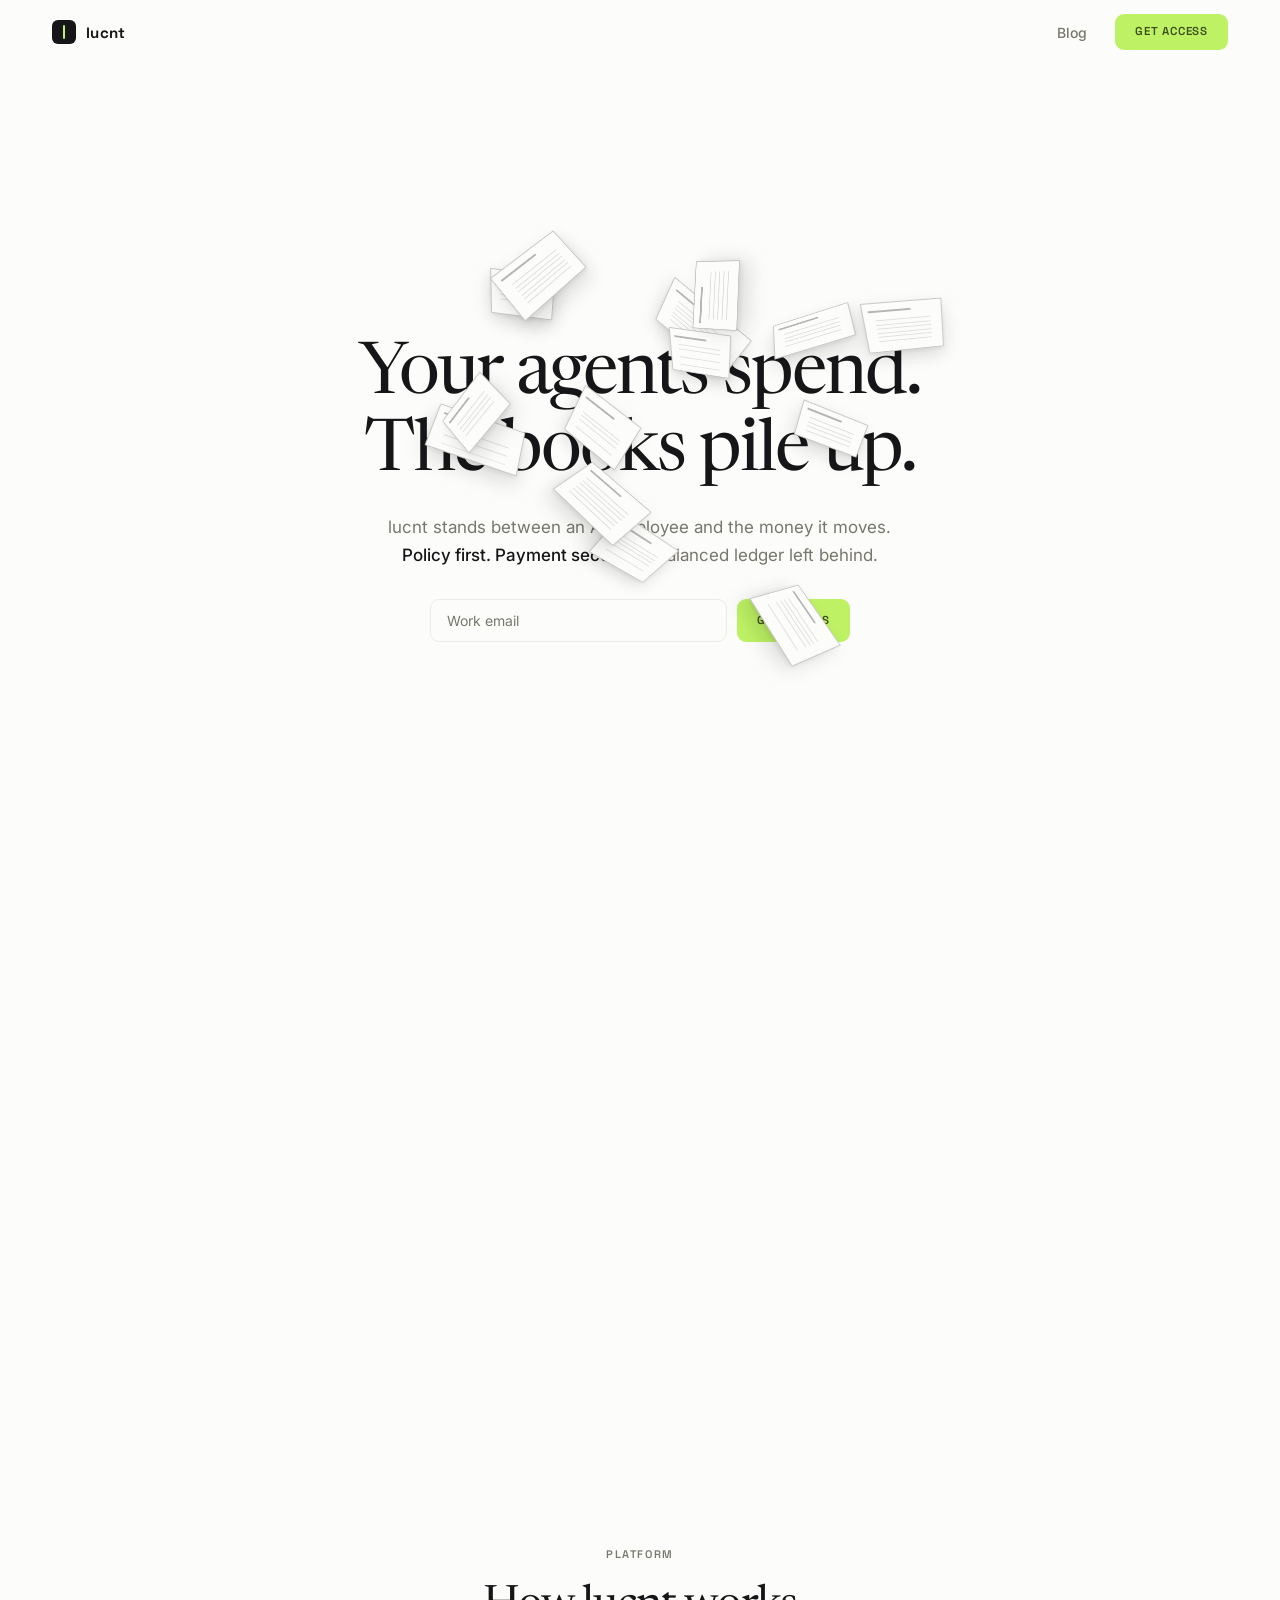
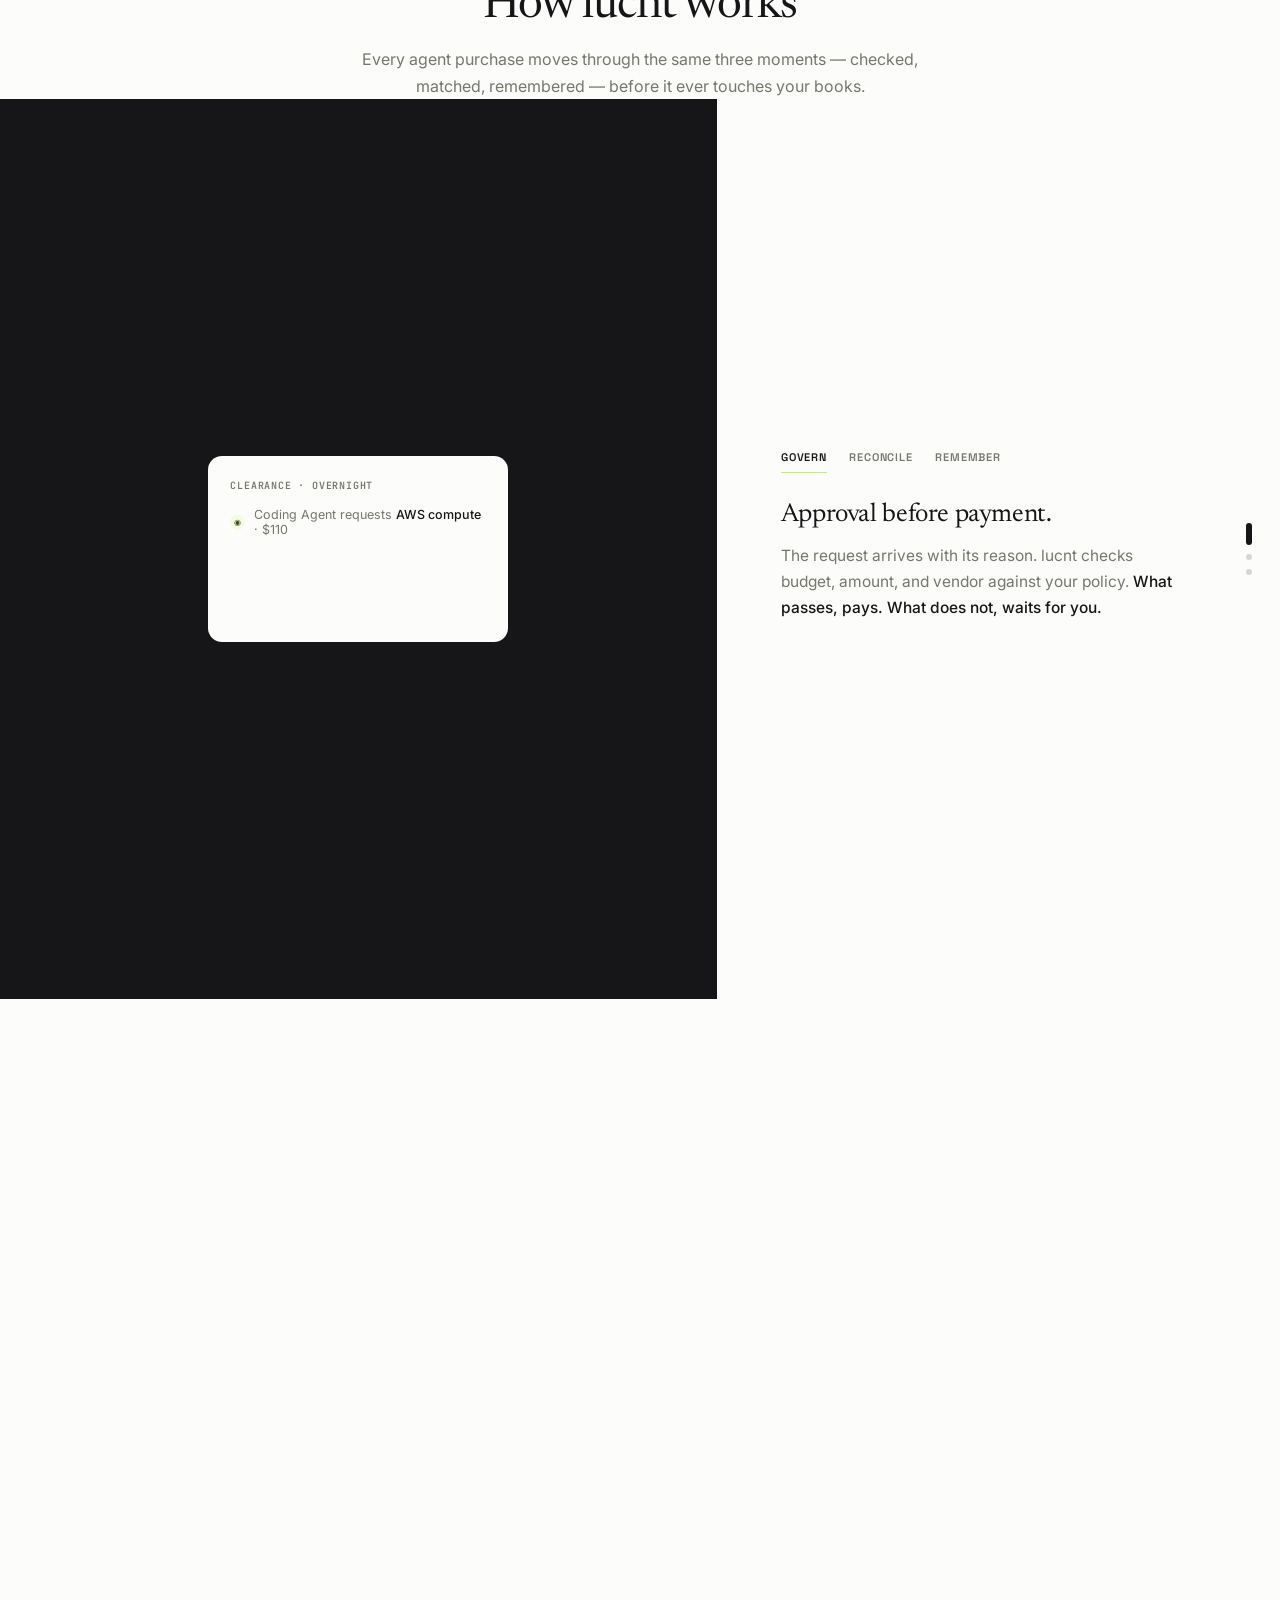
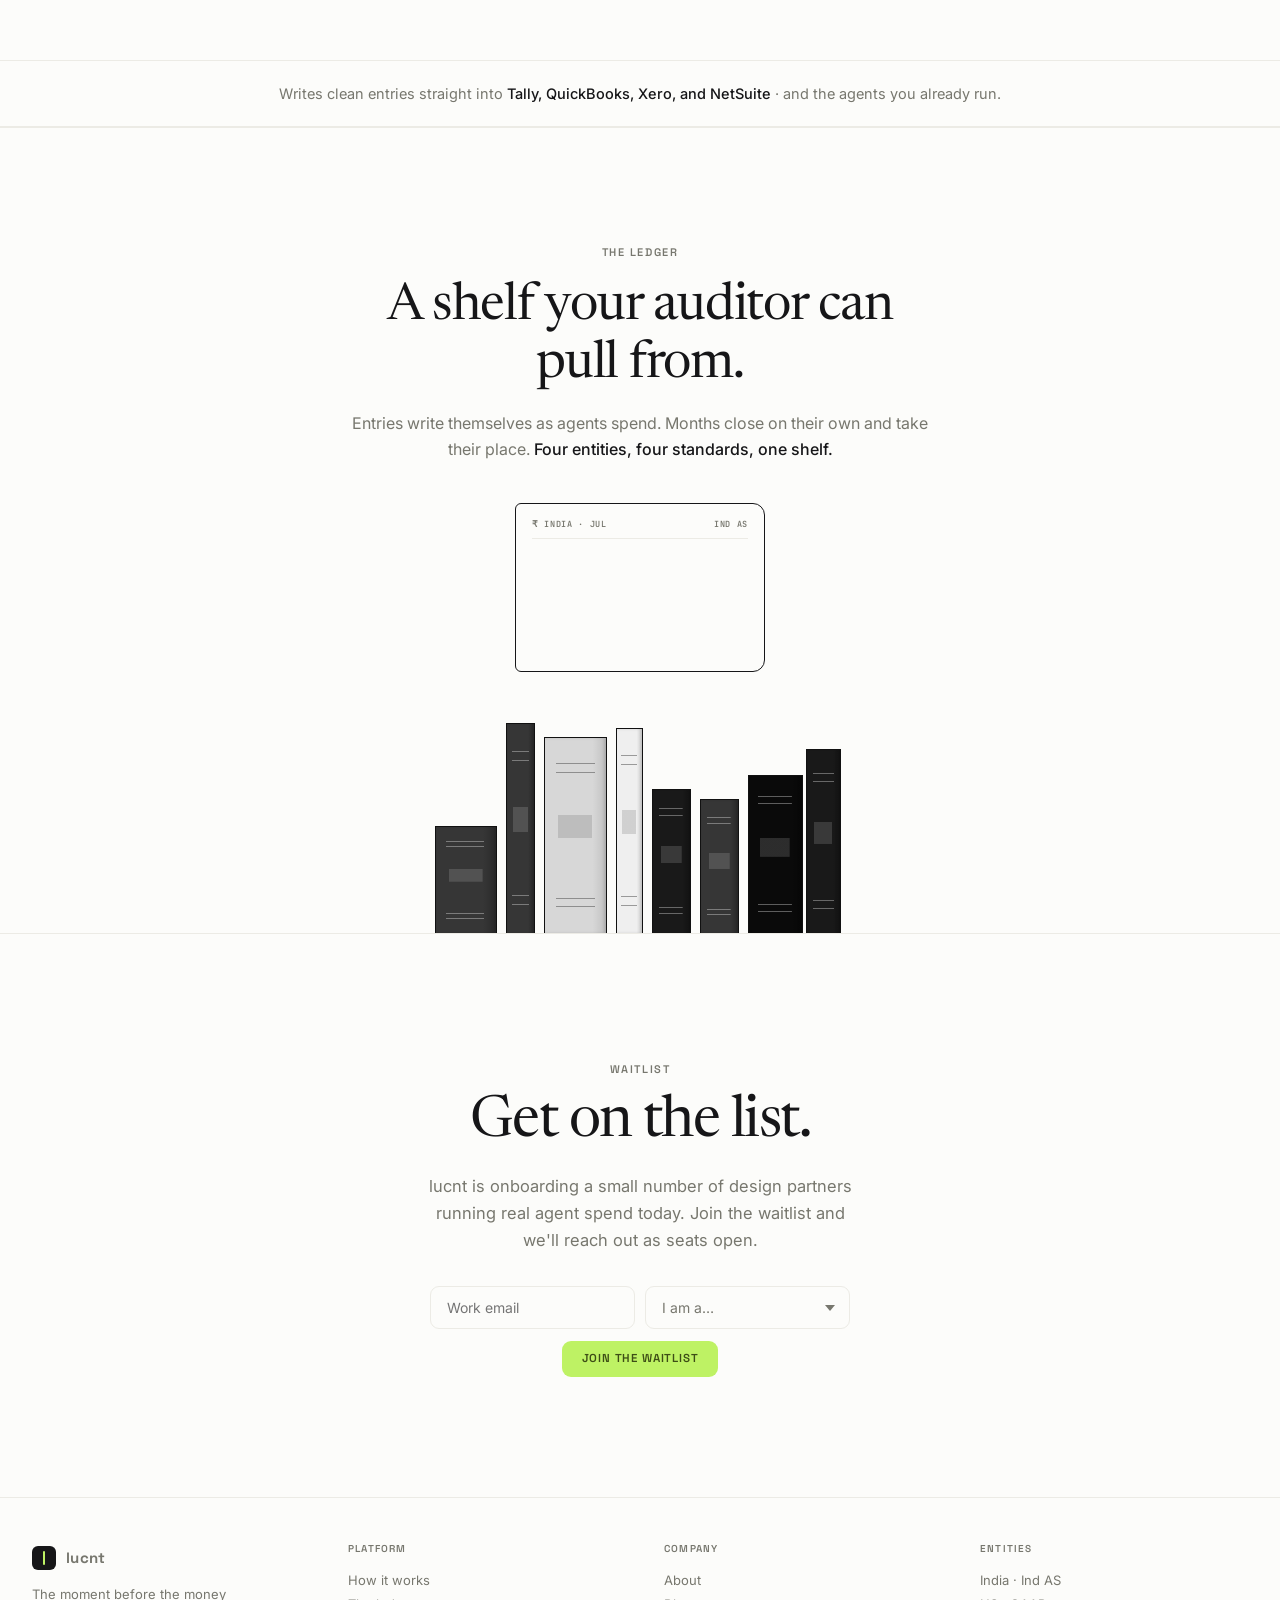
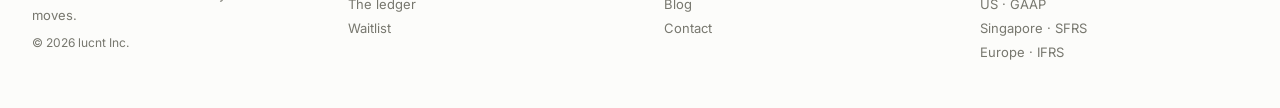
==== index.html @ 8ef97c84 "index" ====
<!DOCTYPE html>
<html lang="en">
<head>
<meta charset="UTF-8">
<meta name="viewport" content="width=device-width, initial-scale=1.0">
<title>lucnt — Your agents spend. The books write themselves.</title>
<meta name="description" content="lucnt stands between an AI employee and the money it moves. Policy first. Payment second. A balanced ledger left behind.">
<link rel="preconnect" href="https://fonts.googleapis.com">
<link rel="preconnect" href="https://fonts.gstatic.com" crossorigin>
<link href="https://fonts.googleapis.com/css2?family=Newsreader:opsz,wght@6..72,400;6..72,500&family=Space+Grotesk:wght@500;600;700&family=Inter:wght@400;500;600&family=JetBrains+Mono:wght@500;600&display=swap" rel="stylesheet">
<link rel="stylesheet" href="css/styles.css">
<script src="js/main.js" defer></script>
</head>
<body>
<noscript>lucnt governs every purchase an AI agent makes: policy before payment, then balanced, taxed, reconciled books written automatically.</noscript>

<nav id="nav"><div class="in">
  <a class="brand" href="#hero"><span class="markq"></span>lucnt</a>
  <div class="nav-actions">
    <a class="nav-link" href="#blog">Blog</a>
    <a class="btn-lime" href="#cta">Get access</a>
  </div>
</div></nav>

<div id="bookLayer" aria-hidden="true"></div>

<div class="spaPage active" id="page-home">

<!-- ===== HERO ===== -->
<section id="hero">
  <div class="heroCopy">
    <h1 class="rv">Your agents spend.<br>The books pile up.</h1>
    <p class="sub rv">lucnt stands between an AI employee and the money it moves. <b>Policy first. Payment second.</b> A balanced ledger left behind.</p>
    <form class="cap rv" data-cap>
      <label class="sr-only" for="em1">Work email</label>
      <input id="em1" type="email" required placeholder="Work email">
      <button class="btn-lime" type="submit">Get access</button>
    </form>
  </div>
</section>

<!-- scroll-driven organize runway: the fallen books straighten into a shelf as this scrolls by -->
<div id="bridge"></div>

<!-- ===== PLATFORM ===== -->
<section id="plat">
  <div class="platIntro">
    <span class="eyebrow rv">Platform</span>
    <h2 class="rv">How lucnt works</h2>
    <p class="rv">Every agent purchase moves through the same three moments &mdash; checked, matched, remembered &mdash; before it ever touches your books.</p>
  </div>
  <div id="platSticky">
    <div class="platFull">
      <div class="canvasPanel" id="canvasPanel">

        <!-- SCENE 1 · GOVERN -->
        <div class="scene s-go on" data-s="0">
          <div class="focal" id="goCard">
            <div class="ft"><span>Clearance &middot; overnight</span><span class="tag" id="goTag">TX-4469</span></div>
            <div class="frow in"><span class="c">&#9673;</span><span>Coding Agent requests <b>AWS compute</b> &middot; $110</span></div>
            <div class="frow" data-r="1"><span class="c">&#10003;</span><span><b>Budget</b> &middot; $320 available</span></div>
            <div class="frow" data-r="2"><span class="c">&#10003;</span><span><b>Ceiling</b> &middot; $110 is under $200</span></div>
            <div class="frow" data-r="3"><span class="c hold">&#9679;</span><span><b>Vendor</b> &middot; AWS not pre-approved</span></div>
            <span class="focalBtn" id="goBtn">&#10003; Approve AWS for Coding</span>
            <span class="focalStamp" id="goStamp">APPROVED &middot; TX-4469</span>
          </div>
        </div>

        <!-- SCENE 2 · RECONCILE -->
        <div class="scene s-rc" data-s="1">
          <div class="focal" id="rcCard">
            <div class="ft"><span>Reconcile &middot; INV-OA-4471</span><span class="tag" id="rcTag">1 HELD</span></div>
            <div class="frow in"><span class="c">&#10003;</span><span><b>Invoice</b> &middot; &#8377;15,299 matched</span></div>
            <div class="frow" data-r="1"><span class="c">&#10003;</span><span><b>Payment</b> &middot; card 0072 matched</span></div>
            <div class="frow" data-r="2"><span class="c">&#10003;</span><span><b>Journal</b> &middot; JE-4471 balanced</span></div>
            <div class="frow" data-r="3"><span class="c bad">&#33;</span><span><b>Duplicate</b> &middot; &#8377;15,299 seen twice</span></div>
            <div class="frow" data-r="4"><span class="c">&#8635;</span><span><b>Refund</b> &middot; filed automatically</span></div>
          </div>
        </div>

        <!-- SCENE 3 · REMEMBER -->
        <div class="scene s-me" data-s="2">
          <div class="focal" id="meCard">
            <div class="ft"><span>Policy memory</span><span class="tag" id="meTag">UPDATED</span></div>
            <div class="frow in"><span class="c">&#10003;</span><span>GPT&#8209;5 routes above 128K only</span></div>
            <div class="frow" data-r="1"><span class="c">&#10003;</span><span>Canva spend always needs a receipt</span></div>
            <div class="frow" data-r="2"><span class="c">&#10003;</span><span>Ops team flies standard tier</span></div>
            <div class="frow" data-r="3"><span class="c hold">&#9673;</span><span>New: route summaries to <b>Claude</b> &middot; saves &#8377;18.4L/yr</span></div>
            <span class="focalBtn" id="meBtn">Apply this policy</span>
            <span class="focalStamp" id="meStamp">POLICY UPDATED &middot; BY MEMORY</span>
          </div>
        </div>

      </div>
      <div class="platCopy">
        <div class="tabs">
          <span class="pill on" data-t="0">Govern</span>
          <span class="pill" data-t="1">Reconcile</span>
          <span class="pill" data-t="2">Remember</span>
        </div>
        <div class="chapters">
          <div class="chapter on" data-c="0">
            <h3>Approval before payment.</h3>
            <p>The request arrives with its reason. lucnt checks budget, amount, and vendor against your policy. <b>What passes, pays. What does not, waits for you.</b></p>
          </div>
          <div class="chapter" data-c="1">
            <h3>Everything finds its match.</h3>
            <p>Invoices meet payments meet entries. Duplicates cancel themselves and file the refund. <b>The one true exception is set aside with a name on it.</b></p>
          </div>
          <div class="chapter" data-c="2">
            <h3>Decisions become memory.</h3>
            <p>Every ruling is kept. When the same question returns, lucnt already knows. <b>And it tells you when the policy itself should change.</b></p>
          </div>
        </div>
      </div>
    </div>
    <div class="dotRail"><span class="dot on" data-d="0"></span><span class="dot" data-d="1"></span><span class="dot" data-d="2"></span></div>
  </div>

  <!-- mobile stacked chapters -->
  <div class="m-ch"><span class="pillm">Govern</span><h3>Approval before payment.</h3><p>Budget, amount, and vendor checked against your policy before money moves. What passes, pays. What does not, waits for you.</p></div>
  <div class="m-ch"><span class="pillm">Reconcile</span><h3>Everything finds its match.</h3><p>Invoices meet payments meet entries. Duplicates cancel themselves and file the refund.</p></div>
  <div class="m-ch"><span class="pillm">Remember</span><h3>Decisions become memory.</h3><p>Every ruling is kept, and lucnt tells you when the policy itself should change.</p></div>
</section>

<!-- ===== WORKS WITH ===== -->
<section id="strip">
  <p>Writes clean entries straight into <b>Tally, QuickBooks, Xero, and NetSuite</b> &middot; and the agents you already run.</p>
</section>

<!-- ===== BOOKS ===== -->
<section id="books">
  <div class="head">
    <span class="eyebrow rv">The ledger</span>
    <h2 class="rv">A shelf your auditor can pull from.</h2>
    <p class="lead rv">Entries write themselves as agents spend. Months close on their own and take their place. <b>Four entities, four standards, one shelf.</b></p>
  </div>
  <div class="ledgerStage" aria-hidden="true">
    <div class="page" id="ledgerPage">
      <div class="ph"><span>&#8377; INDIA &middot; JUL</span><span>IND AS</span></div>
      <div class="je"><span><b>Dr</b> R&amp;D Software</span><span>15,299</span></div>
      <div class="je"><span><b>Dr</b> Input IGST 18%</span><span>2,754</span></div>
      <div class="je"><span><b>Cr</b> OpenAI payable</span><span>18,053</span></div>
      <div class="je"><span><b>Cr</b> Output IGST RCM</span><span>2,754</span></div>
      <div class="bal">BALANCED &#10003;</div>
    </div>
  </div>
  <div class="shelf" id="shelfBooks" aria-hidden="true"></div>
</section>

<!-- ===== CTA ===== -->
<section id="cta">
  <span class="eyebrow">Waitlist</span>
  <h2>Get on the list.</h2>
  <p class="body">lucnt is onboarding a small number of design partners running real agent spend today. Join the waitlist and we'll reach out as seats open.</p>

  <form class="wait" id="waitForm">
    <div class="waitRow">
      <label class="sr-only" for="wEmail">Work email</label>
      <input id="wEmail" type="email" required placeholder="Work email">
      <label class="sr-only" for="wRole">Your role</label>
      <select id="wRole">
        <option value="">I am a&hellip;</option>
        <option>Founder</option>
        <option>Finance / Ops</option>
        <option>Engineer</option>
        <option>Just curious</option>
      </select>
    </div>
    <button class="btn-lime" type="submit">Join the waitlist</button>
  </form>

  <div class="waitDone" id="waitDone">
    <span class="waitCheck">&#10003;</span>
    <p><b>You're on the list.</b> We read every request personally and reach out as design-partner seats open.</p>
  </div>
</section>

<footer><div class="in">
  <div class="col">
    <a class="brand" href="#hero"><span class="markq"></span>lucnt</a>
    <p class="tag">The moment before the money moves.</p>
    <p class="c">&copy; 2026 lucnt Inc.</p>
  </div>
  <div class="col"><span class="lbl">Platform</span><a href="#plat">How it works</a><a href="#books">The ledger</a><a href="#cta">Waitlist</a></div>
  <div class="col"><span class="lbl">Company</span><a href="#hero">About</a><a href="#blog">Blog</a><a href="#cta">Contact</a></div>
  <div class="col"><span class="lbl">Entities</span><a href="#books">India &middot; Ind AS</a><a href="#books">US &middot; GAAP</a><a href="#books">Singapore &middot; SFRS</a><a href="#books">Europe &middot; IFRS</a></div>
</div></footer>

</div><!-- /page-home -->

<!-- ===== BLOG INDEX ===== -->
<div class="spaPage" id="page-blog">
  <div class="blogWrap">
    <div class="head">
      <span class="eyebrow">Blog</span>
      <h1>Notes on agents that spend.</h1>
      <p>What we're learning about AI employees, their money, and the books that have to keep up with both.</p>
    </div>
    <div class="blogList">
      <a class="post" href="#post-agent-economy">
        <span class="meta">01 &middot; The agent economy</span>
        <h2>Your business already has a new employee with a company card.</h2>
        <p>AI agents are booking compute, renewing subscriptions, and hiring contractors, often before anyone signs off. Here is what changes when the spender is not a person.</p>
        <span class="read">Read the piece &rarr;</span>
      </a>
      <a class="post" href="#post-policy">
        <span class="meta">02 &middot; How lucnt thinks</span>
        <h2>Approval has to happen before the money moves, not after.</h2>
        <p>Most finance tools are built to record what already happened. That works for humans, who ask first. Agents don't. Here is why the check has to move upstream of the payment.</p>
        <span class="read">Read the piece &rarr;</span>
      </a>
      <a class="post" href="#post-books">
        <span class="meta">03 &middot; Under the hood</span>
        <h2>Four currencies, four standards, one shelf that closes itself.</h2>
        <p>A single agent decision can trigger IGST in India, sales tax questions in the US, and a GST reverse charge in Singapore, all from one line of code. Here is how that becomes a balanced ledger.</p>
        <span class="read">Read the piece &rarr;</span>
      </a>
    </div>
  </div>
</div>

<!-- ===== POST 1 ===== -->
<div class="spaPage" id="page-post-agent-economy">
  <article>
    <a class="back" href="#blog">&larr; Blog</a>
    <h1>Your business already has a new employee with a company card.</h1>
    <p class="dek">It doesn't sleep, doesn't ask before it buys, and doesn't know what a chart of accounts is. It's already spending your money.</p>
    <p class="byline">lucnt team &middot; agent economy</p>
    <div class="artBody">
      <p>Somewhere in your stack right now, an agent is deciding whether to spend money. It might be a coding assistant reaching for a bigger compute tier at 3am. It might be a research agent renewing a data subscription it started last month. It might be an ops agent booking a contractor to fix something before a human even knew it was broken.</p>
      <p>None of these are hypothetical. They are the ordinary, unglamorous behavior of tools that were built to get a job done, and spending money is now part of getting the job done. <b>The agent isn't asking for a budget. It's just moving.</b></p>
      <h2>The finance stack assumed a human would click "pay"</h2>
      <p>Every tool your finance team already owns, QuickBooks, Ramp, Brex, NetSuite, was designed around a simple assumption: a person decides to spend, then the software records it. The person is the control. The software is the memory.</p>
      <p>That assumption quietly breaks the moment the spender is a machine. An agent doesn't pause to consider whether $400 on a new API tier is a reasonable idea this month. It doesn't know your vendor is supposed to be pre-approved. It doesn't file a tax code. It just spends, because spending was the fastest way to finish the task it was given.</p>
      <p class="pull">The control humans provided for free, judgment before the transaction, doesn't exist for agents unless someone builds it in.</p>
      <h2>Volume changes the shape of the problem</h2>
      <p>A single overspending employee is a conversation with their manager. A single agent making the same kind of decision, at machine speed, across every task it runs, is a pattern. Multiply that by every agent your company now runs, coding, research, ops, support, and the pattern becomes the majority of your transaction volume before anyone notices it happened.</p>
      <p>This isn't a warning about AI running wild. Most of these decisions are fine. The problem is that "mostly fine" isn't good enough for money, and there has never been a layer built to tell the difference between the decision that's fine and the one that isn't, <b>before</b> the payment clears.</p>
      <h2>What actually needs to change</h2>
      <p>Not the agents. They're doing their job. What needs to change is where the check happens. Today, oversight happens after the fact, in a monthly close, in a surprised Slack message from finance, in a reconciliation that finds the anomaly three weeks too late.</p>
      <p>The fix isn't slowing the agents down. It's moving the judgment earlier, into the half-second between the decision and the transaction, so policy gets a vote before the money moves instead of a postmortem after it's gone.</p>
    </div>
    <div class="cta-inline">
      <p>That's the layer lucnt builds. One call, <b>agent.spend(vendor, amount, reason)</b>, checks policy before payment and leaves a balanced, tax-correct entry behind it.</p>
      <a href="#cta">See how it works</a>
    </div>
  </article>
</div>

<!-- ===== POST 2 ===== -->
<div class="spaPage" id="page-post-policy">
  <article>
    <a class="back" href="#blog">&larr; Blog</a>
    <h1>Approval has to happen before the money moves, not after.</h1>
    <p class="dek">A human asks permission because asking is free and being wrong is expensive. An agent has no reason to ask, unless you give it one.</p>
    <p class="byline">lucnt team &middot; how lucnt thinks</p>
    <div class="artBody">
      <p>Think about how spend approval actually works for a person. Someone wants to buy a $2,000 tool. They open a request, a manager looks at it, and money moves only after a human has said yes. The check happens <b>before</b> the transaction, and it happens because asking first is simply what people do when the money isn't theirs.</p>
      <p>Now think about how the same request looks coming from an agent. There is no pause. There is no instinct to check with someone first. The agent's job is to finish the task, and if finishing the task means buying the tool, it buys the tool. It isn't being reckless. It's doing exactly what it was told, at a speed no approval workflow built for humans was designed to catch.</p>
      <h2>Why "record it and review it later" doesn't work here</h2>
      <p>Most financial software, including the good, expensive kind, is built around a single pattern: transaction happens, then software records it, categorizes it, and eventually someone reviews it. That pattern works fine when a human already did the judgment part before the transaction. The software's job was only ever to remember, not to decide.</p>
      <p>Take that same pattern and point it at agent spend, and the judgment step is simply missing. You get a perfect, well-organized record of decisions nobody checked. The books close on time. The problem is what's already inside them.</p>
      <p class="pull">A ledger that's accurate after the fact isn't the same thing as a ledger that was ever in control.</p>
      <h2>Moving the check upstream</h2>
      <p>The fix is not more dashboards or faster reconciliation. It's moving the decision to the only place it can still matter: before the payment executes. Budget, vendor, and amount get checked against policy in the same half-second the agent tries to spend. If the request clears, it pays immediately, with no human in the loop for the routine case. If it doesn't, it waits, with a clear reason attached, for the person who should actually decide.</p>
      <p>This is a small architectural difference with a large practical one. It means the agent still moves at agent speed for the 95% of decisions that are genuinely fine, and a human only sees the request that was actually worth their attention. Nobody is reviewing a spreadsheet of everything. Someone is approving the one thing that needed a person.</p>
      <h2>What this means for a finance team</h2>
      <p>It means the job changes from archaeology to governance. Instead of digging through a month of transactions looking for what an agent shouldn't have bought, a controller sets the policy once, budgets, vendors, ceilings, and the system enforces it at the only moment enforcement can work: before the money is gone.</p>
    </div>
    <div class="cta-inline">
      <p>This is the whole idea behind <b>agent.spend(vendor, amount, reason)</b>: policy runs first, payment runs second, and the ledger is a byproduct of a decision that was already correct.</p>
      <a href="#plat">See how the check runs</a>
    </div>
  </article>
</div>

<!-- ===== POST 3 ===== -->
<div class="spaPage" id="page-post-books">
  <article>
    <a class="back" href="#blog">&larr; Blog</a>
    <h1>Four currencies, four standards, one shelf that closes itself.</h1>
    <p class="dek">An agent doesn't know it just triggered a reverse charge in three countries. It just knows the task is done.</p>
    <p class="byline">lucnt team &middot; under the hood</p>
    <div class="artBody">
      <p>Picture a research agent that needs a better model for a difficult task. It's routed through your infrastructure in Singapore, billed in US dollars, used by a team that reports in India, and the invoice technically belongs to a European entity that holds the vendor contract. One decision. Four jurisdictions.</p>
      <p>To the agent, this is a single, simple action: call the API, get the answer, move on. To your books, it's four separate obligations that all have to be correct at once.</p>
      <div class="tablewrap">
        <div class="trow2 head"><span>Entity</span><span>Standard</span><span>Tax treatment</span></div>
        <div class="trow2"><span>India</span><span>Ind AS</span><span>18% IGST, reverse charge</span></div>
        <div class="trow2"><span>United States</span><span>US GAAP</span><span>No VAT, &sect;174A R&amp;D expensing</span></div>
        <div class="trow2"><span>Singapore</span><span>SFRS</span><span>9% GST, reverse charge</span></div>
        <div class="trow2"><span>Ireland (EU)</span><span>IFRS</span><span>23% VAT, reverse charge</span></div>
      </div>
      <h2>Why this used to be a human's job</h2>
      <p>Multi-entity accounting has always required someone who understood all four of those rows at once, and knew which one applied to which transaction. That's a real, specialized skill, and it's exactly why closing the books took days instead of minutes: a person had to look at the transaction, work out where it actually sat, and write the correct entry by hand.</p>
      <p>Agents don't change what's required. They change how often it's required. A finance team that used to see a handful of cross-border transactions a week now sees them constantly, because an agent doesn't take weekends and doesn't wait for a convenient batch of similar purchases to review together.</p>
      <p class="pull">The rules didn't get simpler. The frequency just stopped being something a person could keep up with.</p>
      <h2>What "the books write themselves" actually means</h2>
      <p>It doesn't mean skipping the accounting. It means the same judgment a skilled controller would apply, which entity, which standard, which tax treatment, runs automatically the moment the agent's request clears policy. The debit and credit lines, the correct IGST or VAT treatment, the currency conversion, all of it gets written in the same motion as the approval, not reconstructed later from a pile of receipts.</p>
      <p>Each entity keeps its own shelf: India under Ind AS, the US under GAAP, Singapore under SFRS, Ireland under IFRS. When a month closes, it closes because every entry in it was already correct, not because someone spent three days making it correct after the fact.</p>
      <h2>The part that actually matters to an auditor</h2>
      <p>A balanced ledger is table stakes. What an auditor actually wants is a reason attached to every line: why this vendor was approved, why this entity absorbed the cost, why this tax treatment applied. That reasoning is what usually gets lost when books are reconstructed after the spend. It's the one thing that has to survive if the books are going to be trusted, not just balanced.</p>
    </div>
    <div class="cta-inline">
      <p>Every entry lucnt writes carries the reasoning that produced it, so the shelf your auditor pulls from is never just numbers.</p>
      <a href="#books">See the ledger</a>
    </div>
  </article>
</div>
</body>
</html>
---- css/styles.css ----
/* lucnt — styles. Design tokens live in :root; sections are grouped by comment banners. */
:root{
  --paper:#FCFCFA;
  --ink:#161618; --gray:#77776E;
  --faint:#ECEBE5;
  --lime:#BEF264; --lime-ink:#3D4D16; --limewash:#F4FBE3;
  --serif:"Newsreader",Georgia,serif;
  --grot:"Space Grotesk",Inter,sans-serif;
  --mono:"JetBrains Mono",ui-monospace,monospace;
  --soft:cubic-bezier(.4,0,.2,1);
  --snap:cubic-bezier(.3,1.35,.5,1);
}
*{margin:0;padding:0;box-sizing:border-box}
html{scroll-behavior:smooth}
body{background:var(--paper);color:var(--ink);font:400 16px/1.6 Inter,system-ui,sans-serif;-webkit-font-smoothing:antialiased;overflow-x:hidden}
::selection{background:var(--lime);color:var(--ink)}
a{color:inherit;text-decoration:none}
button{font:inherit;border:none;background:none;cursor:pointer;color:inherit}
.eyebrow{font:600 11px/1 var(--grot);letter-spacing:.14em;text-transform:uppercase;color:var(--gray)}
.rv{opacity:0;transform:translateY(10px);transition:opacity .6s var(--soft),transform .6s var(--soft)}
.rv.in{opacity:1;transform:none}
.sr-only{position:absolute;width:1px;height:1px;padding:0;margin:-1px;overflow:hidden;clip:rect(0,0,0,0);white-space:nowrap;border:0}

/* ===== NAV ===== */
nav{position:fixed;top:0;left:0;right:0;z-index:60;border-bottom:1px solid transparent;transition:background .25s,border-color .25s}
nav.solid{background:rgba(252,252,250,.92);backdrop-filter:blur(8px);border-color:var(--faint)}
nav .in{max-width:1240px;margin:0 auto;padding:0 32px;height:64px;display:flex;align-items:center;justify-content:space-between}
.brand{display:flex;align-items:center;gap:10px;font:700 15px/1 var(--grot);letter-spacing:.02em}
.markq{width:24px;height:24px;border-radius:6px;background:var(--ink);position:relative}
.markq::before{content:"";position:absolute;left:11px;top:5px;bottom:5px;width:2px;background:var(--lime);border-radius:2px}
.btn-lime{display:inline-flex;align-items:center;gap:8px;background:var(--lime);color:var(--lime-ink);font:600 11.5px/1 var(--grot);letter-spacing:.07em;text-transform:uppercase;padding:12px 20px;border-radius:9px;transition:filter .15s}
.btn-lime:hover{filter:brightness(.96)}
.nav-actions{display:flex;align-items:center;gap:28px}
.nav-link{font:500 14px Inter;color:var(--gray)}

/* ===== HERO ===== */
#hero{min-height:100vh;position:relative;display:flex;align-items:center;justify-content:center;overflow:hidden;padding-top:64px}
.heroCopy{text-align:center;padding:0 24px;position:relative;z-index:2}
.heroCopy h1{font:400 clamp(40px,5.6vw,72px)/1.08 var(--serif);letter-spacing:-.03em;max-width:820px;margin:16px auto 0}
.heroCopy .sub{font:400 17px/1.65 Inter;color:var(--gray);max-width:520px;margin:20px auto 0}
.heroCopy .sub b{color:var(--ink);font-weight:500}
.cap{display:flex;gap:10px;max-width:420px;margin:30px auto 0}
.cap input{flex:1;min-width:0;border:1px solid var(--faint);border-radius:9px;padding:12px 16px;font:400 14px Inter;background:var(--paper);color:var(--ink);outline:none}
.cap input::placeholder{color:var(--gray)}
.cap input:focus{border-color:var(--gray)}
.cap-done{display:inline-flex;align-items:center;font:400 14px Inter;color:var(--lime-ink);background:var(--limewash);padding:12px 18px;border-radius:9px}
#bridge{height:60vh}

/* ===== SHELF ENGINE ===== */
.shelf{position:relative;width:100%}
#shelfBooks{height:280px}
/* shared black-and-white book spine (shelf + falling overlay) */
.book,.fbook .book{
  --bk-fill:#161616;
  --bk-line:rgba(255,255,255,.34);
  --bk-label:rgba(255,255,255,.14);
  --bk-sheen:rgba(0,0,0,.22);
  border:1.5px solid #111;overflow:hidden;
  background-color:var(--bk-fill);
  background-repeat:no-repeat;
  background-image:
    linear-gradient(var(--bk-line),var(--bk-line)),
    linear-gradient(var(--bk-line),var(--bk-line)),
    linear-gradient(var(--bk-label),var(--bk-label)),
    linear-gradient(var(--bk-line),var(--bk-line)),
    linear-gradient(var(--bk-line),var(--bk-line)),
    linear-gradient(90deg,transparent 78%,var(--bk-sheen));
  background-size:64% 1.4px,64% 1.4px,56% 12%,64% 1.4px,64% 1.4px,100% 100%;
  background-position:center 13%,center 17.5%,center 45%,center 82.5%,center 87%,0 0;
}
.shelf .book{position:absolute;bottom:0;border-bottom:none;transform-origin:bottom center;box-shadow:inset -2px 0 3px rgba(0,0,0,.12)}
/* pure neutral grayscale — black to white, no warm tint. dark spines dominate, a few light for contrast */
.bk-black{--bk-fill:#0a0a0a}
.bk-ink{--bk-fill:#191919}
.bk-slate{--bk-fill:#363636}
.bk-gray{--bk-fill:#767676;--bk-line:rgba(255,255,255,.40)}
.bk-pale{--bk-fill:#d7d7d7;--bk-line:rgba(0,0,0,.34);--bk-label:rgba(0,0,0,.12);--bk-sheen:rgba(0,0,0,.10)}
.bk-paper{--bk-fill:#efefef;--bk-line:rgba(0,0,0,.36);--bk-label:rgba(0,0,0,.13);--bk-sheen:rgba(0,0,0,.09)}

/* ===== FALLING BOOK OVERLAY (hero -> platform continuity) ===== */
#bookLayer{position:fixed;inset:0;pointer-events:none;z-index:6;overflow:hidden;transition:opacity .5s ease}
#bookLayer.hide{opacity:0}
.fbook{position:absolute;left:0;top:0;overflow:visible;animation:bkIn .5s ease both}
@keyframes bkIn{from{opacity:0}to{opacity:1}}
/* a falling item is a paper page that binds into a book spine as it organizes */
.fbook .skin{position:absolute;inset:0;overflow:hidden}
.fbook .book{opacity:0;box-shadow:inset -2px 0 3px rgba(0,0,0,.14)}
.fbook .paper{
  background:#fcfcfa;border:1px solid rgba(17,17,17,.22);border-radius:1px;
  transform-origin:50% 45%;backface-visibility:hidden;will-change:transform;
  box-shadow:0 9px 20px rgba(0,0,0,.13),0 2px 5px rgba(0,0,0,.07);
  background-repeat:no-repeat;
  background-image:
    linear-gradient(rgba(17,17,17,.30),rgba(17,17,17,.30)),
    repeating-linear-gradient(to bottom,transparent 0 3.5px,rgba(17,17,17,.12) 3.5px 4.5px);
  background-size:54% 2px,72% 58%;
  background-position:15% 15%,center 66%;
}
.fshelf{position:absolute;height:3px;background:#111;border-radius:2px;opacity:0;box-shadow:0 1px 0 rgba(0,0,0,.12)}

/* ===== WORKS-WITH STRIP ===== */
#strip{border-top:1px solid var(--faint);border-bottom:1px solid var(--faint);padding:24px 32px;text-align:center}
#strip p{font:400 14.5px Inter;color:var(--gray)}
#strip b{color:var(--ink);font-weight:500}

/* ===== PLATFORM: full-bleed split ===== */
#plat{height:380vh;position:relative;background:var(--paper)}
.platIntro{max-width:640px;margin:0 auto;padding:100px 32px 0;text-align:center}
.platIntro h2{font:400 clamp(30px,3.8vw,46px)/1.15 var(--serif);letter-spacing:-.024em;margin-top:14px}
.platIntro p{margin-top:14px;font:400 16px/1.65 Inter;color:var(--gray)}
#platSticky{position:sticky;top:0;height:100vh;overflow:hidden}
.platFull{height:100%;display:grid;grid-template-columns:56% 44%}
.canvasPanel{position:relative;background:var(--ink);height:100%;overflow:hidden}
.scene{position:absolute;inset:0;opacity:0;transition:opacity .45s var(--soft);pointer-events:none}
.scene.on{opacity:1;pointer-events:auto}
.platCopy{padding:0 clamp(28px,5vw,72px);display:flex;flex-direction:column;justify-content:center}
.tabs{display:flex;gap:22px;flex-wrap:wrap}
.pill{font:600 11px var(--grot);letter-spacing:.08em;text-transform:uppercase;padding:0 0 8px;color:var(--gray);border-bottom:1.5px solid transparent;transition:all .3s var(--soft);cursor:pointer}
.pill.on{color:var(--ink);border-color:var(--lime)}
.chapters{position:relative;margin-top:26px;min-height:150px;max-width:420px}
.chapter{position:absolute;inset:0;opacity:0;transition:opacity .4s var(--soft)}
.chapter.on{opacity:1}
.chapter h3{font:400 26px/1.3 var(--serif);letter-spacing:-.015em}
.chapter p{margin-top:10px;font:400 15.5px/1.7 Inter;color:var(--gray);max-width:400px}
.chapter p b{color:var(--ink);font-weight:500}
.dotRail{position:absolute;right:28px;top:50%;transform:translateY(-50%);display:flex;flex-direction:column;gap:9px;z-index:5}
.dotRail .dot{width:6px;height:6px;border-radius:3px;background:rgba(22,22,24,.16);transition:all .35s var(--soft);cursor:pointer}
.dotRail .dot.on{height:22px;background:var(--ink)}

/* ---- shared: real product UI, one focal card per scene, grows as rows are appended ---- */
.focal{position:absolute;left:50%;top:50%;transform:translate(-50%,-50%);width:300px;background:var(--paper);border-radius:14px;padding:20px 22px;transition:height .5s var(--soft)}
.focal .ft{font:600 10px var(--mono);letter-spacing:.08em;text-transform:uppercase;color:var(--gray);display:flex;justify-content:space-between;align-items:center}
.focal .ft .tag{background:var(--limewash);color:var(--lime-ink);padding:3px 8px;border-radius:8px;font:600 9px var(--mono);letter-spacing:.05em;opacity:0;transform:scale(.8);transition:all .4s var(--snap)}
.focal .ft .tag.on{opacity:1;transform:scale(1)}
.frow{display:flex;align-items:center;gap:9px;margin-top:0;font:400 12.5px Inter;color:var(--gray);opacity:0;transform:translateY(6px);max-height:0;overflow:hidden;transition:all .45s var(--soft)}
.frow.in{opacity:1;transform:none;max-height:60px;margin-top:13px}
.frow .c{width:15px;height:15px;border-radius:50%;background:var(--limewash);color:var(--lime-ink);display:grid;place-items:center;font-size:8px;flex-shrink:0}
.frow .c.hold{background:var(--faint);color:var(--gray)}
.frow .c.bad{background:#F6E4E4;color:#A34848}
.frow b{color:var(--ink);font-weight:500}
.frow.dissolve{opacity:0!important;max-height:0!important;margin-top:0!important}
.focalBtn{margin-top:15px;display:inline-flex;background:var(--lime);color:var(--lime-ink);font:600 10px var(--grot);letter-spacing:.08em;text-transform:uppercase;padding:9px 16px;border-radius:8px;opacity:0;transform:translateY(6px);transition:all .4s var(--soft)}
.focalBtn.in{opacity:1;transform:none}
.focalBtn.press{transform:scale(.94)}
.focalStamp{margin-top:14px;display:inline-flex;font:600 9.5px var(--mono);letter-spacing:.06em;color:var(--lime-ink);background:var(--limewash);padding:6px 11px;border-radius:12px;opacity:0;transform:scale(.7);transition:all .45s var(--snap)}
.focalStamp.on{opacity:1;transform:scale(1)}
.focalStamp.hide{display:none}

/* ===== BOOKS IDENTITY ===== */
#books{border-top:1px solid var(--faint);padding:110px 0 0;overflow:hidden}
#books .head{text-align:center;max-width:640px;margin:0 auto 40px;padding:0 24px}
#books h2{font:400 clamp(32px,4.2vw,52px)/1.12 var(--serif);letter-spacing:-.024em;margin-top:14px}
#books .lead{margin-top:16px;font:400 16px/1.65 Inter;color:var(--gray)}
#books .lead b{color:var(--ink);font-weight:500}
.ledgerStage{position:relative;max-width:1160px;margin:30px auto 0;padding:0 32px;height:150px}
.page{position:absolute;left:50%;top:0;transform:translateX(-50%);width:250px;background:var(--paper);border:1.5px solid var(--ink);border-radius:6px 12px 12px 6px;padding:14px 16px 12px;transition:transform .7s var(--soft),opacity .5s;transform-origin:left center}
.page .ph{display:flex;justify-content:space-between;font:600 8.5px var(--mono);letter-spacing:.08em;color:var(--gray);text-transform:uppercase;padding-bottom:8px;border-bottom:1px solid var(--faint)}
.page .je{display:flex;justify-content:space-between;font:500 10px var(--mono);color:var(--gray);padding:5.5px 0;border-bottom:1px solid var(--faint);opacity:0;transform:translateX(-6px);transition:all .4s var(--soft)}
.page .je b{color:var(--ink);font-weight:600}
.page.w1 .je:nth-of-type(2),.page.w2 .je:nth-of-type(3),.page.w3 .je:nth-of-type(4),.page.w4 .je:nth-of-type(5){opacity:1;transform:none}
.page .bal{margin-top:8px;text-align:right;font:600 9px var(--mono);color:var(--lime-ink);opacity:0;transition:opacity .4s}
.page.w4 .bal{opacity:1}
.page.closing{transform:translateX(-50%) translateY(118px) perspective(700px) rotateY(-86deg);opacity:0}

/* ===== CTA + FOOTER ===== */
#cta{border-top:1px solid var(--faint);display:flex;flex-direction:column;align-items:center;justify-content:center;padding:130px 32px 120px;text-align:center}
#cta h2{font:400 clamp(34px,4.6vw,58px)/1.1 var(--serif);letter-spacing:-.026em;max-width:760px;margin:16px auto 0}
#cta .body{font:400 16.5px/1.65 Inter;color:var(--gray);max-width:440px;margin:18px auto 0}
.wait{margin-top:32px;display:flex;flex-direction:column;align-items:center;width:100%;max-width:420px}
.wait>button{margin-top:12px}
.waitRow{display:flex;gap:10px;width:100%;flex-wrap:wrap}
.waitRow input,.waitRow select{flex:1;min-width:150px;border:1px solid var(--faint);border-radius:9px;padding:12px 16px;font:400 14px Inter;background:var(--paper);color:var(--ink);outline:none}
.waitRow select{color:var(--gray);appearance:none;background-image:url("data:image/svg+xml,%3Csvg xmlns='http://www.w3.org/2000/svg' width='10' height='6'%3E%3Cpath d='M0 0l5 6 5-6' fill='%2377776E'/%3E%3C/svg%3E");background-repeat:no-repeat;background-position:right 14px center}
.waitRow input:focus,.waitRow select:focus{border-color:var(--gray)}
.wait.hide,.waitDone{display:none}
.waitDone.show{display:flex;align-items:center;gap:14px;margin-top:32px;max-width:440px;text-align:left;border-top:1px solid var(--faint);padding-top:22px}
.waitCheck{flex-shrink:0;width:26px;height:26px;border-radius:50%;border:1.5px solid var(--lime-ink);color:var(--lime-ink);display:grid;place-items:center;font-size:12px;font-weight:600}
.waitDone p{font:400 14.5px/1.6 Inter;color:var(--ink)}

/* ===== SPA PAGE ROUTER ===== */
.spaPage{display:none}
.spaPage.active{display:block;animation:pageIn .4s var(--soft)}
@keyframes pageIn{from{opacity:0;transform:translateY(10px)}to{opacity:1;transform:translateY(0)}}
footer{border-top:1px solid var(--faint);padding:44px 32px}
footer .in{max-width:1240px;margin:0 auto;display:flex;gap:48px;align-items:flex-start}
footer .col{flex:1}
footer .lbl{display:block;font:600 10px var(--grot);letter-spacing:.12em;text-transform:uppercase;color:var(--gray);margin-bottom:13px}
footer a{display:block;font:400 13px Inter;color:var(--gray);padding:4px 0;transition:color .1s}
footer a:hover{color:var(--ink)}
footer .tag{font:400 13px/1.6 Inter;color:var(--gray);margin-top:10px;max-width:230px}
footer .c{font:400 12px Inter;color:var(--gray);margin-top:10px}

/* ===== MOBILE ===== */
.m-ch{display:none}
@media(max-width:820px){
  #hero{padding-top:80px}
  .platIntro{padding-top:70px}
  #plat{height:auto}
  #platSticky{position:static;height:auto;display:block;overflow:visible}
  .platFull{display:block;height:auto}
  .canvasPanel{height:420px}
  .scene{transition:none}
  .platCopy .tabs,.chapters{display:none}
  .dotRail{display:none}
  .m-ch{display:block;margin:44px 20px 0}
  .m-ch .pillm{display:inline-flex;background:var(--lime);color:var(--lime-ink);font:600 10px var(--grot);letter-spacing:.1em;text-transform:uppercase;padding:8px 14px;border-radius:18px}
  .m-ch h3{font:400 22px/1.3 var(--serif);margin-top:12px}
  .m-ch p{margin-top:8px;font:400 14.5px/1.65 Inter;color:var(--gray)}
  .m-ch .canvasPanel{margin-top:16px;height:400px}
  footer .in{display:grid;grid-template-columns:1fr 1fr;gap:30px}
}
@media (prefers-reduced-motion: reduce){
  html{scroll-behavior:auto}
  .rv{opacity:1!important;transform:none!important;transition:none!important}
  .shelf .book{transition:none!important}
}

/* ===== BLOG INDEX ===== */
.blogWrap{max-width:760px;margin:0 auto;padding:150px 32px 80px}
.blogWrap .head h1{font:400 clamp(36px,5vw,54px)/1.12 var(--serif);letter-spacing:-.026em;margin-top:14px}
.blogWrap .head p{margin-top:14px;font:400 17px/1.65 Inter;color:var(--gray);max-width:520px}
.blogList{margin-top:60px;border-top:1px solid var(--faint)}
.post{display:block;padding:36px 0;border-bottom:1px solid var(--faint);transition:opacity .2s;cursor:pointer}
.post:hover{opacity:.72}
.post .meta{font:600 10.5px var(--mono);letter-spacing:.08em;text-transform:uppercase;color:var(--gray)}
.post h2{font:400 28px/1.28 var(--serif);letter-spacing:-.018em;margin-top:10px}
.post p{margin-top:10px;font:400 15.5px/1.65 Inter;color:var(--gray);max-width:600px}
.post .read{margin-top:14px;display:inline-block;font:600 11px var(--grot);letter-spacing:.06em;text-transform:uppercase;color:var(--lime-ink)}

/* ===== ARTICLE ===== */
article{max-width:660px;margin:0 auto;padding:150px 32px 60px}
.back{display:inline-block;font:600 11px var(--grot);letter-spacing:.06em;text-transform:uppercase;color:var(--gray);cursor:pointer}
article h1{font:400 clamp(32px,4.6vw,48px)/1.18 var(--serif);letter-spacing:-.022em;margin-top:18px}
.dek{margin-top:16px;font:400 18px/1.6 Inter;color:var(--gray)}
.byline{margin-top:26px;padding-top:20px;border-top:1px solid var(--faint);font:500 13px var(--mono);color:var(--gray);letter-spacing:.02em}
.artBody{margin-top:44px}
.artBody p{font:400 17px/1.75 Inter;color:#2C2C2E;margin-top:22px;max-width:600px}
.artBody p:first-of-type{margin-top:0}
.artBody b{color:var(--ink);font-weight:500}
.artBody h2{font:400 27px/1.3 var(--serif);letter-spacing:-.015em;margin-top:46px}
.pull{font-style:italic;font:400 24px/1.5 var(--serif);color:var(--ink);margin:38px 0;padding-left:22px;border-left:2px solid var(--lime)}
.tablewrap{margin-top:26px;border-top:1px solid var(--faint)}
.trow2{display:grid;grid-template-columns:1fr 1fr 1.4fr;padding:12px 16px;font:500 13px var(--mono);border-bottom:1px solid var(--faint)}
.trow2:last-child{border-bottom:none}
.trow2 span:first-child{color:var(--ink);font-weight:600}
.trow2 span{color:var(--gray)}
.trow2.head{border-bottom:1.5px solid var(--ink);font:600 10.5px var(--grot);letter-spacing:.08em;text-transform:uppercase;padding-top:0}
.trow2.head span{color:var(--ink)}
.cta-inline{margin-top:52px;padding-top:26px;border-top:1px solid var(--faint)}
.cta-inline p{margin:0;font:400 16px/1.6 Inter;color:var(--ink)}
.cta-inline a{display:inline-block;margin-top:12px;font:600 11px var(--grot);letter-spacing:.06em;text-transform:uppercase;color:var(--lime-ink);border-bottom:1.5px solid var(--lime);padding-bottom:2px;cursor:pointer}
@media(max-width:640px){
  .blogWrap{padding:130px 20px 50px}
  article{padding:130px 20px 40px}
  .trow2{grid-template-columns:1fr 1fr;font-size:12px}
  .trow2 span:last-child{grid-column:1/-1;margin-top:4px}
}
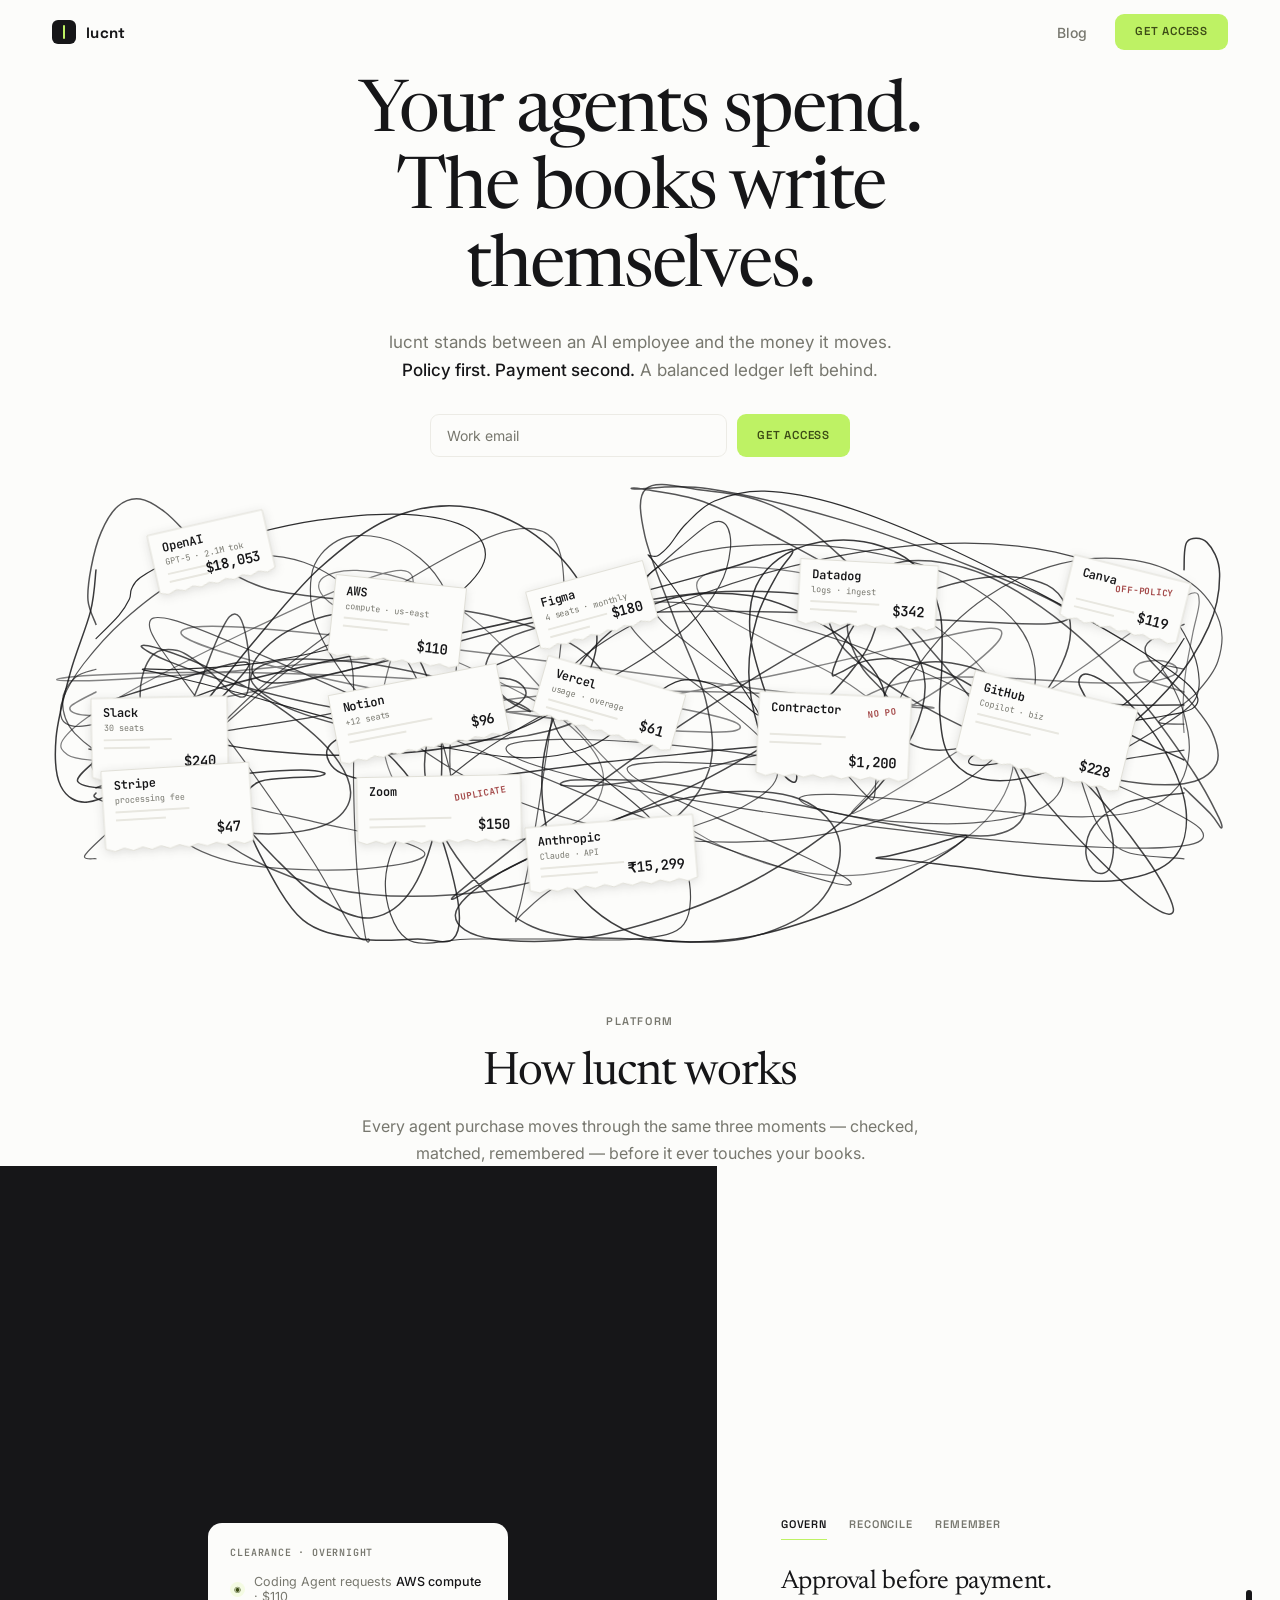
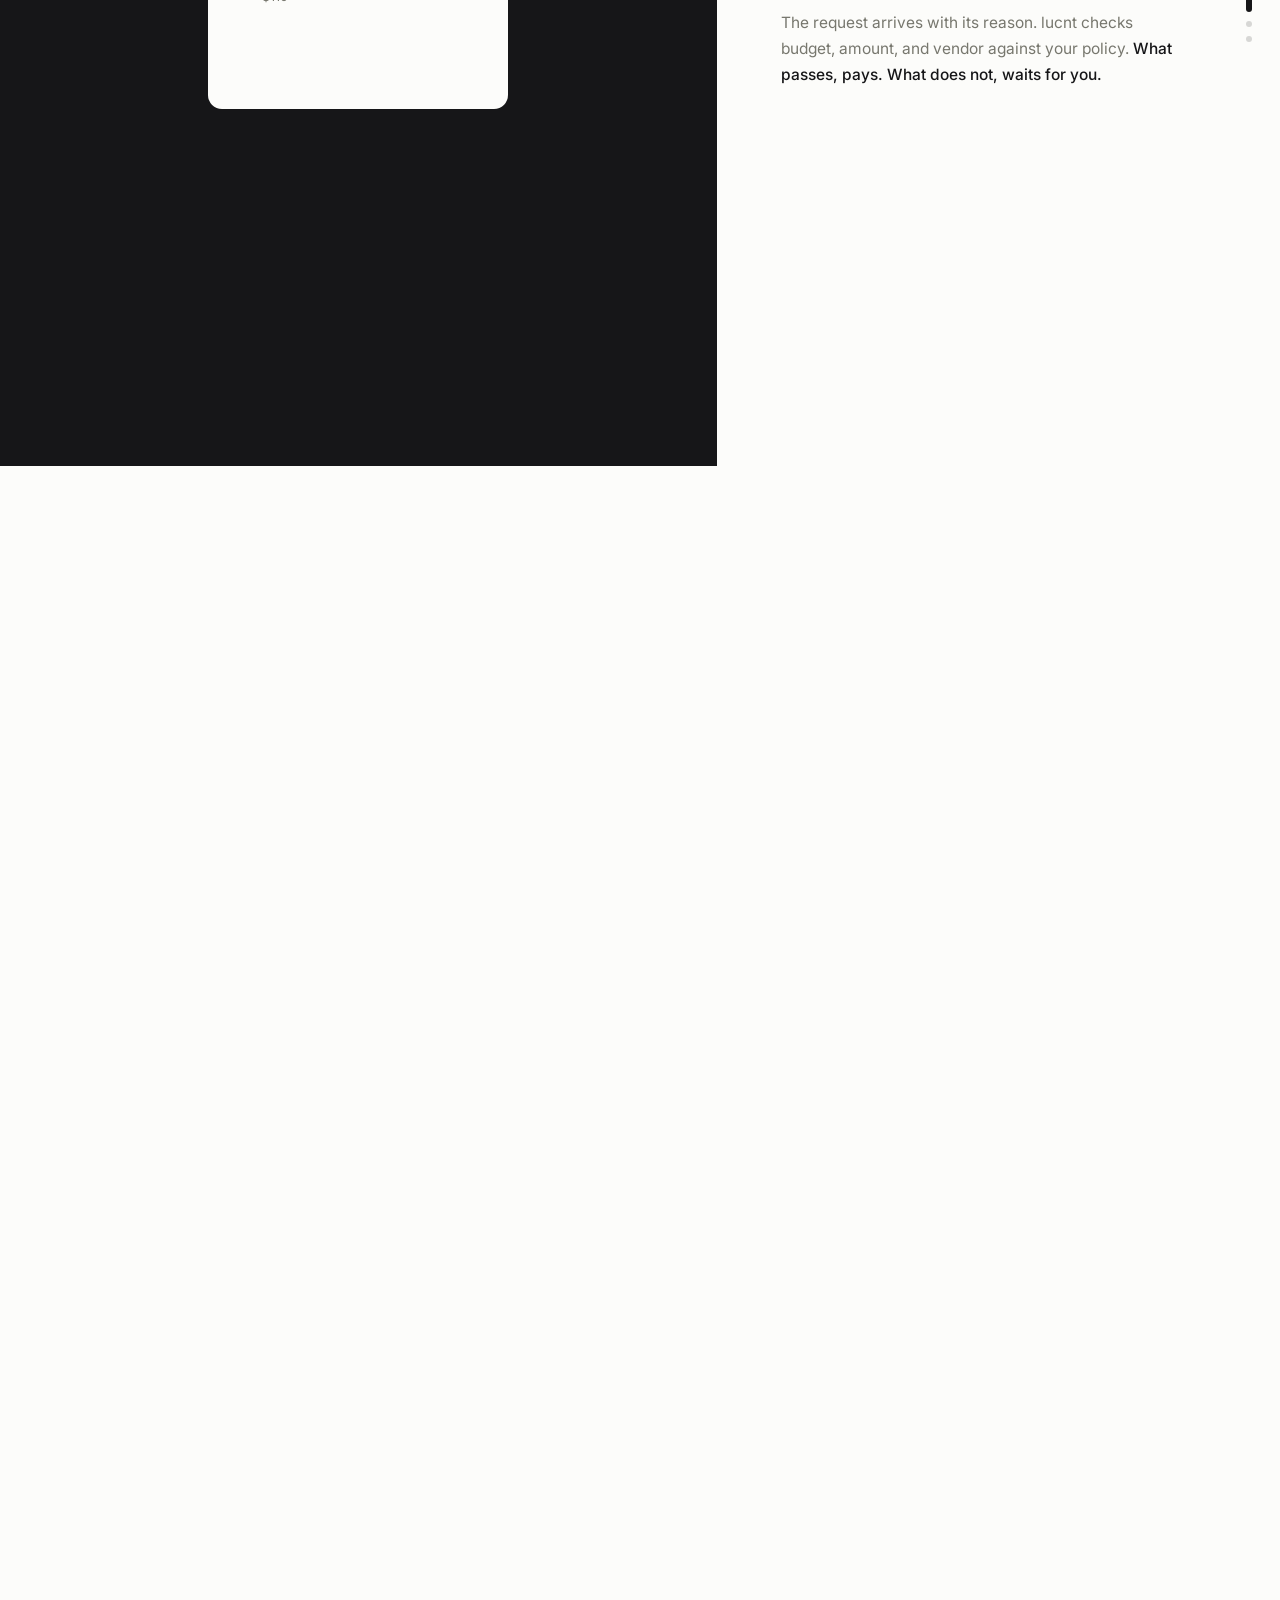
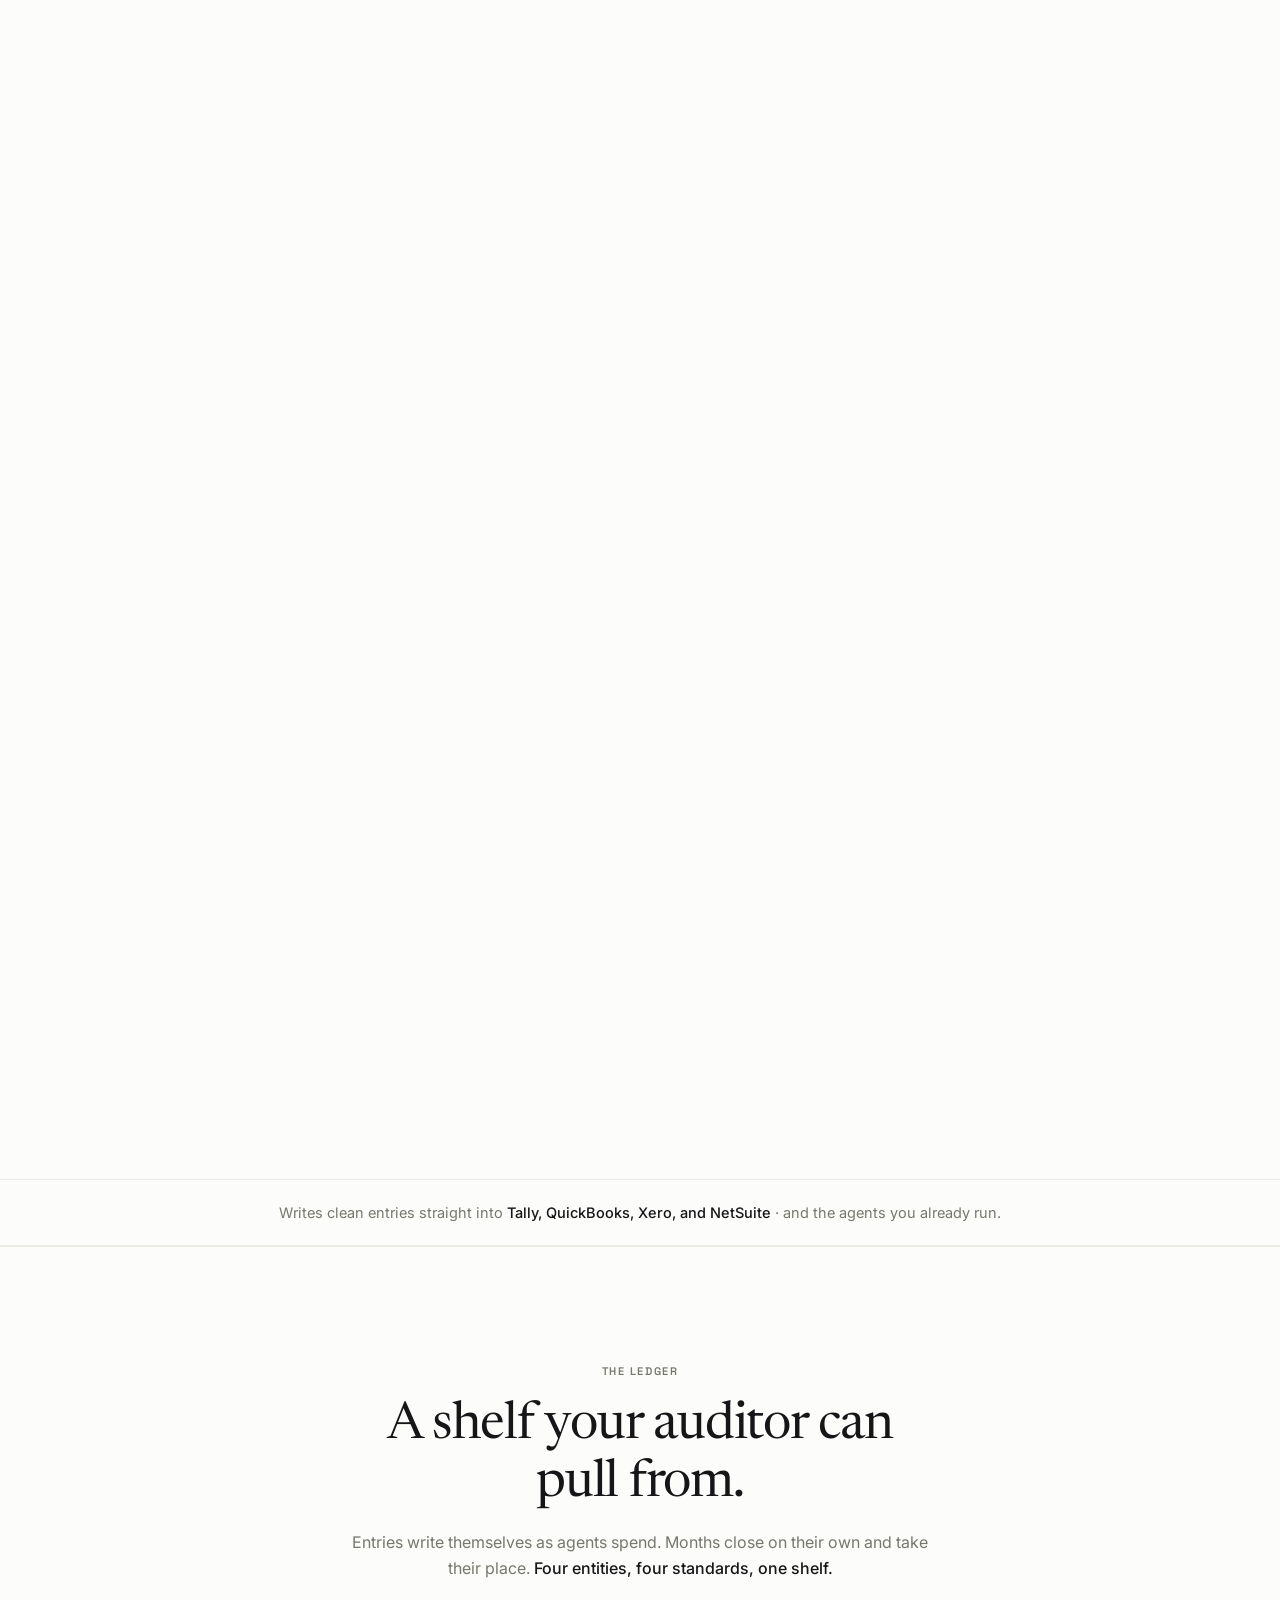
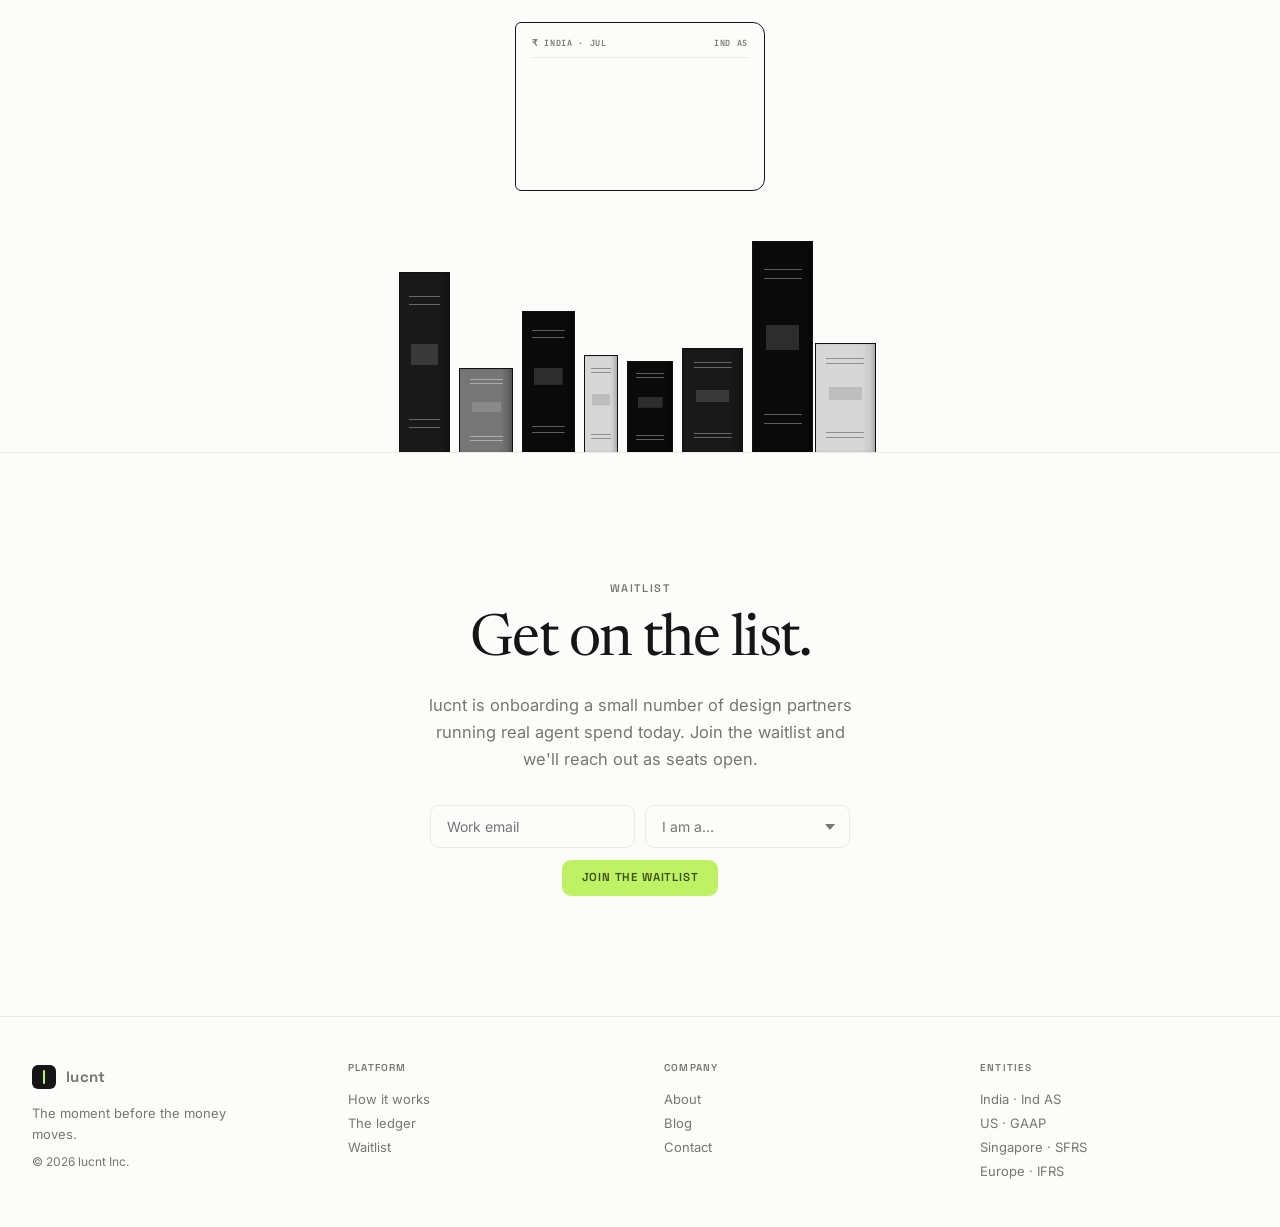
==== commit 4e463a4a: "knot entangle to organised lines anim:" ====
--- a/index.html
+++ b/index.html
@@ -22,14 +22,12 @@
   </div>
 </div></nav>
 
-<div id="bookLayer" aria-hidden="true"></div>
-
 <div class="spaPage active" id="page-home">
 
 <!-- ===== HERO ===== -->
 <section id="hero">
   <div class="heroCopy">
-    <h1 class="rv">Your agents spend.<br>The books pile up.</h1>
+    <h1 class="rv">Your agents spend.<br>The books write themselves.</h1>
     <p class="sub rv">lucnt stands between an AI employee and the money it moves. <b>Policy first. Payment second.</b> A balanced ledger left behind.</p>
     <form class="cap rv" data-cap>
       <label class="sr-only" for="em1">Work email</label>
@@ -37,10 +35,20 @@
       <button class="btn-lime" type="submit">Get access</button>
     </form>
   </div>
-</section>
-
-<!-- scroll-driven organize runway: the fallen books straighten into a shelf as this scrolls by -->
-<div id="bridge"></div>
+
+  <!-- signature: a full-width tangle of agent spend combs itself out into a balanced ledger -->
+  <div class="weaveWrap" aria-hidden="true">
+    <svg id="weave" viewBox="0 0 1280 470" fill="none" preserveAspectRatio="xMidYMid meet">
+      <g id="wLines"></g>
+      <g id="wChaos"></g>
+      <g id="wOrder"></g>
+      <g id="wBal">
+        <rect x="1024" y="436" width="168" height="28" rx="14"></rect>
+        <text x="1108" y="455" text-anchor="middle" class="wbal">Debits = Credits &#10003;</text>
+      </g>
+    </svg>
+  </div>
+</section>
 
 <!-- ===== PLATFORM ===== -->
 <section id="plat">
--- a/css/styles.css
+++ b/css/styles.css
@@ -34,9 +34,9 @@
 .nav-link{font:500 14px Inter;color:var(--gray)}
 
 /* ===== HERO ===== */
-#hero{min-height:100vh;position:relative;display:flex;align-items:center;justify-content:center;overflow:hidden;padding-top:64px}
-.heroCopy{text-align:center;padding:0 24px;position:relative;z-index:2}
-.heroCopy h1{font:400 clamp(40px,5.6vw,72px)/1.08 var(--serif);letter-spacing:-.03em;max-width:820px;margin:16px auto 0}
+#hero{min-height:100vh;position:relative;display:flex;flex-direction:column;align-items:center;justify-content:center;gap:clamp(14px,2.4vh,28px);overflow:hidden;padding:76px 0 10px}
+.heroCopy{text-align:center;position:relative;z-index:2;width:100%;max-width:820px;padding:0 24px}
+.heroCopy h1{font:400 clamp(40px,5.6vw,72px)/1.08 var(--serif);letter-spacing:-.03em;max-width:820px;margin:0 auto}
 .heroCopy .sub{font:400 17px/1.65 Inter;color:var(--gray);max-width:520px;margin:20px auto 0}
 .heroCopy .sub b{color:var(--ink);font-weight:500}
 .cap{display:flex;gap:10px;max-width:420px;margin:30px auto 0}
@@ -44,13 +44,34 @@
 .cap input::placeholder{color:var(--gray)}
 .cap input:focus{border-color:var(--gray)}
 .cap-done{display:inline-flex;align-items:center;font:400 14px Inter;color:var(--lime-ink);background:var(--limewash);padding:12px 18px;border-radius:9px}
-#bridge{height:60vh}
+
+/* ===== HERO WEAVE: a full-width tangle of agent spend combs itself into a balanced ledger ===== */
+.weaveWrap{width:100%;aspect-ratio:128/47}
+#weave{width:100%;height:100%;display:block;overflow:visible}
+.wline{fill:none;stroke:var(--ink);stroke-linecap:round;stroke-linejoin:round;vector-effect:non-scaling-stroke}
+#weave text{font-family:var(--mono)}
+/* scattered paper — receipts, invoices and slips: the raw, disorganized spend */
+.rc-paper{fill:var(--paper);stroke:#E1E0D8;stroke-width:1;filter:drop-shadow(0 2px 5px rgba(20,20,24,.13))}
+.rc-vendor{font-size:12px;font-weight:600;fill:var(--ink)}
+.rc-sub{font-size:8.5px;fill:var(--gray)}
+.rc-amt{font-size:14px;font-weight:600;fill:var(--ink)}
+.rc-line{fill:#E8E7E0}
+.rc-flag{font-size:9px;font-weight:700;fill:#A34848;letter-spacing:.09em}
+/* ledger it becomes — the settled log, set large and legible */
+.wo{font-size:25px;fill:var(--ink)}
+.wo .tag{fill:var(--gray);font-weight:600}
+.wmemo{font-size:15px;fill:var(--gray)}
+.whead{font-size:13px;fill:var(--gray);letter-spacing:.14em}
+#wBal{opacity:0;transform:scale(.82);transform-box:fill-box;transform-origin:center;transition:opacity .5s var(--soft),transform .55s var(--snap)}
+#wBal.on{opacity:1;transform:scale(1)}
+#wBal rect{fill:var(--lime)}
+.wbal{font-size:14px;font-weight:600;fill:var(--lime-ink);letter-spacing:.03em}
 
 /* ===== SHELF ENGINE ===== */
 .shelf{position:relative;width:100%}
 #shelfBooks{height:280px}
-/* shared black-and-white book spine (shelf + falling overlay) */
-.book,.fbook .book{
+/* black-and-white book spine (shelf) */
+.book{
   --bk-fill:#161616;
   --bk-line:rgba(255,255,255,.34);
   --bk-label:rgba(255,255,255,.14);
@@ -77,27 +98,6 @@
 .bk-pale{--bk-fill:#d7d7d7;--bk-line:rgba(0,0,0,.34);--bk-label:rgba(0,0,0,.12);--bk-sheen:rgba(0,0,0,.10)}
 .bk-paper{--bk-fill:#efefef;--bk-line:rgba(0,0,0,.36);--bk-label:rgba(0,0,0,.13);--bk-sheen:rgba(0,0,0,.09)}
 
-/* ===== FALLING BOOK OVERLAY (hero -> platform continuity) ===== */
-#bookLayer{position:fixed;inset:0;pointer-events:none;z-index:6;overflow:hidden;transition:opacity .5s ease}
-#bookLayer.hide{opacity:0}
-.fbook{position:absolute;left:0;top:0;overflow:visible;animation:bkIn .5s ease both}
-@keyframes bkIn{from{opacity:0}to{opacity:1}}
-/* a falling item is a paper page that binds into a book spine as it organizes */
-.fbook .skin{position:absolute;inset:0;overflow:hidden}
-.fbook .book{opacity:0;box-shadow:inset -2px 0 3px rgba(0,0,0,.14)}
-.fbook .paper{
-  background:#fcfcfa;border:1px solid rgba(17,17,17,.22);border-radius:1px;
-  transform-origin:50% 45%;backface-visibility:hidden;will-change:transform;
-  box-shadow:0 9px 20px rgba(0,0,0,.13),0 2px 5px rgba(0,0,0,.07);
-  background-repeat:no-repeat;
-  background-image:
-    linear-gradient(rgba(17,17,17,.30),rgba(17,17,17,.30)),
-    repeating-linear-gradient(to bottom,transparent 0 3.5px,rgba(17,17,17,.12) 3.5px 4.5px);
-  background-size:54% 2px,72% 58%;
-  background-position:15% 15%,center 66%;
-}
-.fshelf{position:absolute;height:3px;background:#111;border-radius:2px;opacity:0;box-shadow:0 1px 0 rgba(0,0,0,.12)}
-
 /* ===== WORKS-WITH STRIP ===== */
 #strip{border-top:1px solid var(--faint);border-bottom:1px solid var(--faint);padding:24px 32px;text-align:center}
 #strip p{font:400 14.5px Inter;color:var(--gray)}
@@ -105,7 +105,7 @@
 
 /* ===== PLATFORM: full-bleed split ===== */
 #plat{height:380vh;position:relative;background:var(--paper)}
-.platIntro{max-width:640px;margin:0 auto;padding:100px 32px 0;text-align:center}
+.platIntro{max-width:640px;margin:0 auto;padding:48px 22px 0;text-align:center}
 .platIntro h2{font:400 clamp(30px,3.8vw,46px)/1.15 var(--serif);letter-spacing:-.024em;margin-top:14px}
 .platIntro p{margin-top:14px;font:400 16px/1.65 Inter;color:var(--gray)}
 #platSticky{position:sticky;top:0;height:100vh;overflow:hidden}
@@ -193,8 +193,9 @@
 /* ===== MOBILE ===== */
 .m-ch{display:none}
 @media(max-width:820px){
-  #hero{padding-top:80px}
-  .platIntro{padding-top:70px}
+  #hero{padding-top:88px;gap:30px}
+  .weaveWrap{height:210px}
+  .platIntro{padding-top:22px}
   #plat{height:auto}
   #platSticky{position:static;height:auto;display:block;overflow:visible}
   .platFull{display:block;height:auto}
@@ -213,6 +214,7 @@
   html{scroll-behavior:auto}
   .rv{opacity:1!important;transform:none!important;transition:none!important}
   .shelf .book{transition:none!important}
+  #wBal{transition:none!important}
 }
 
 /* ===== BLOG INDEX ===== */
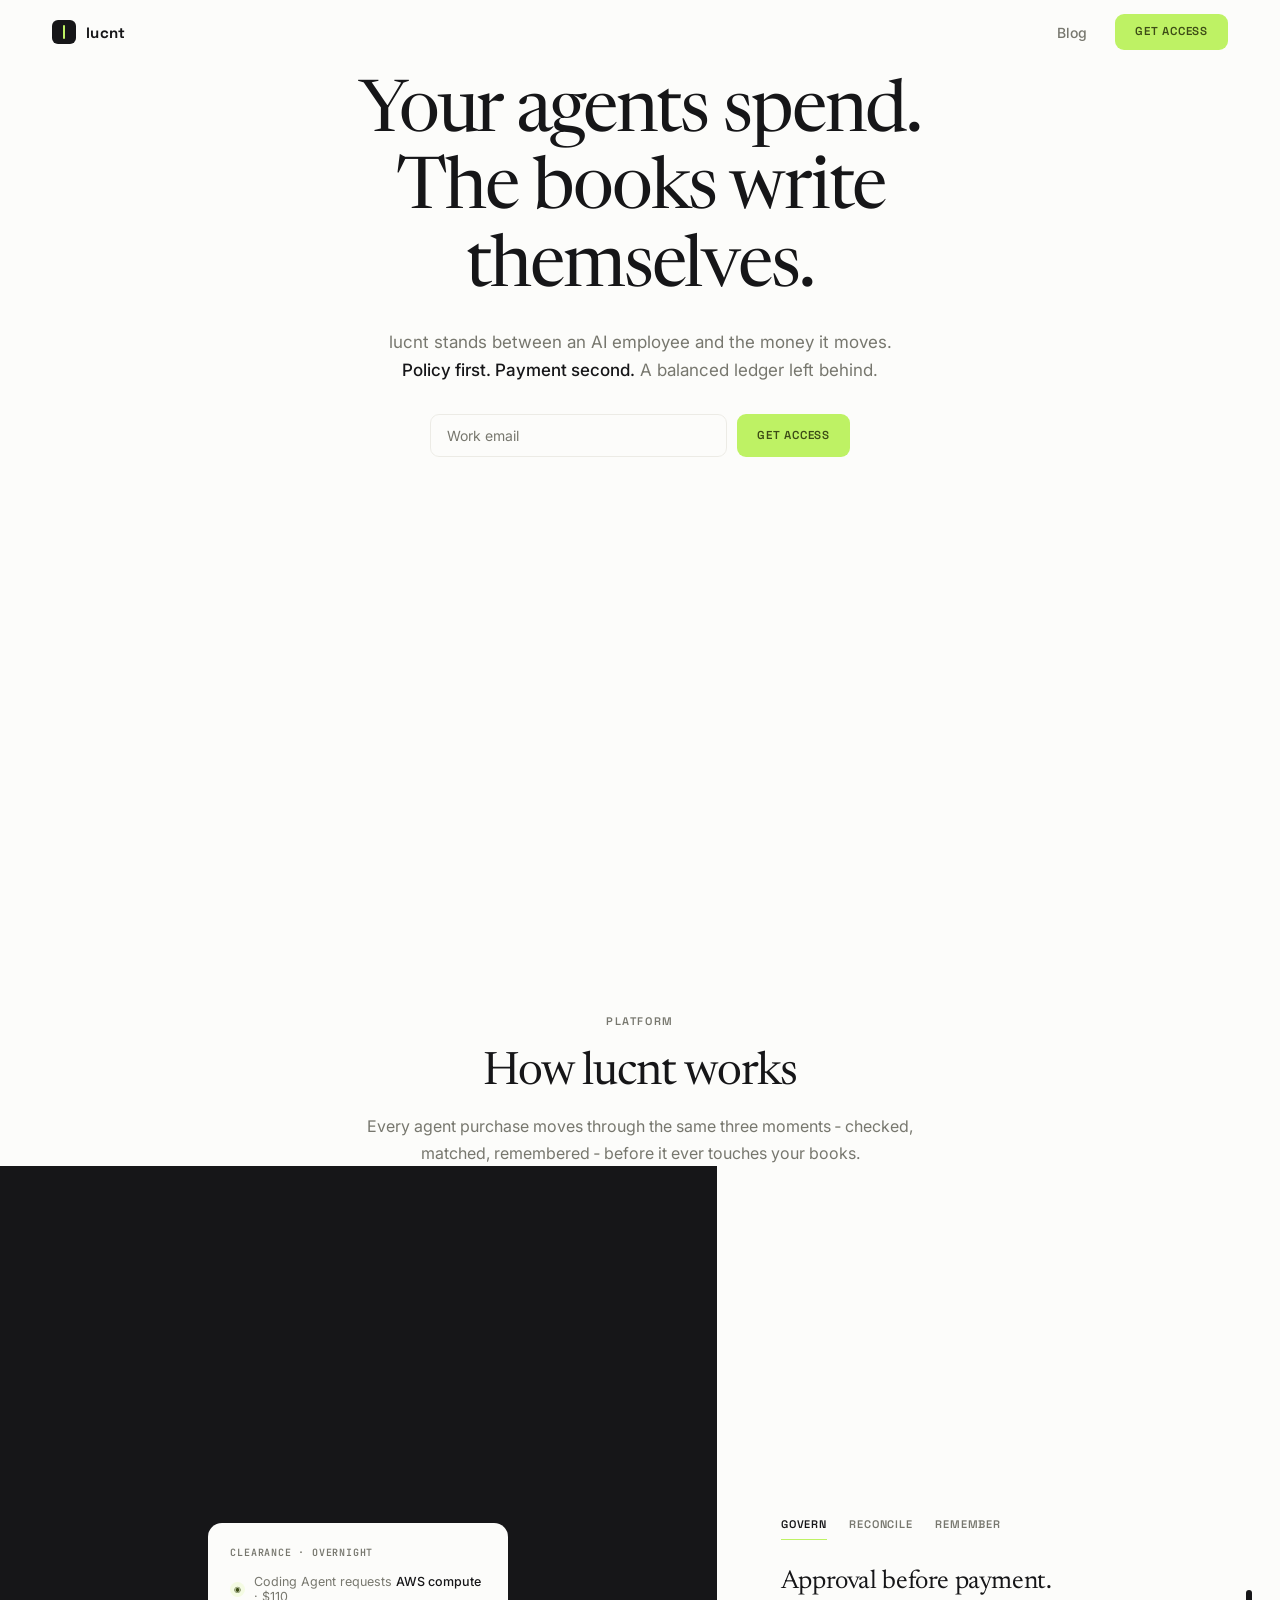
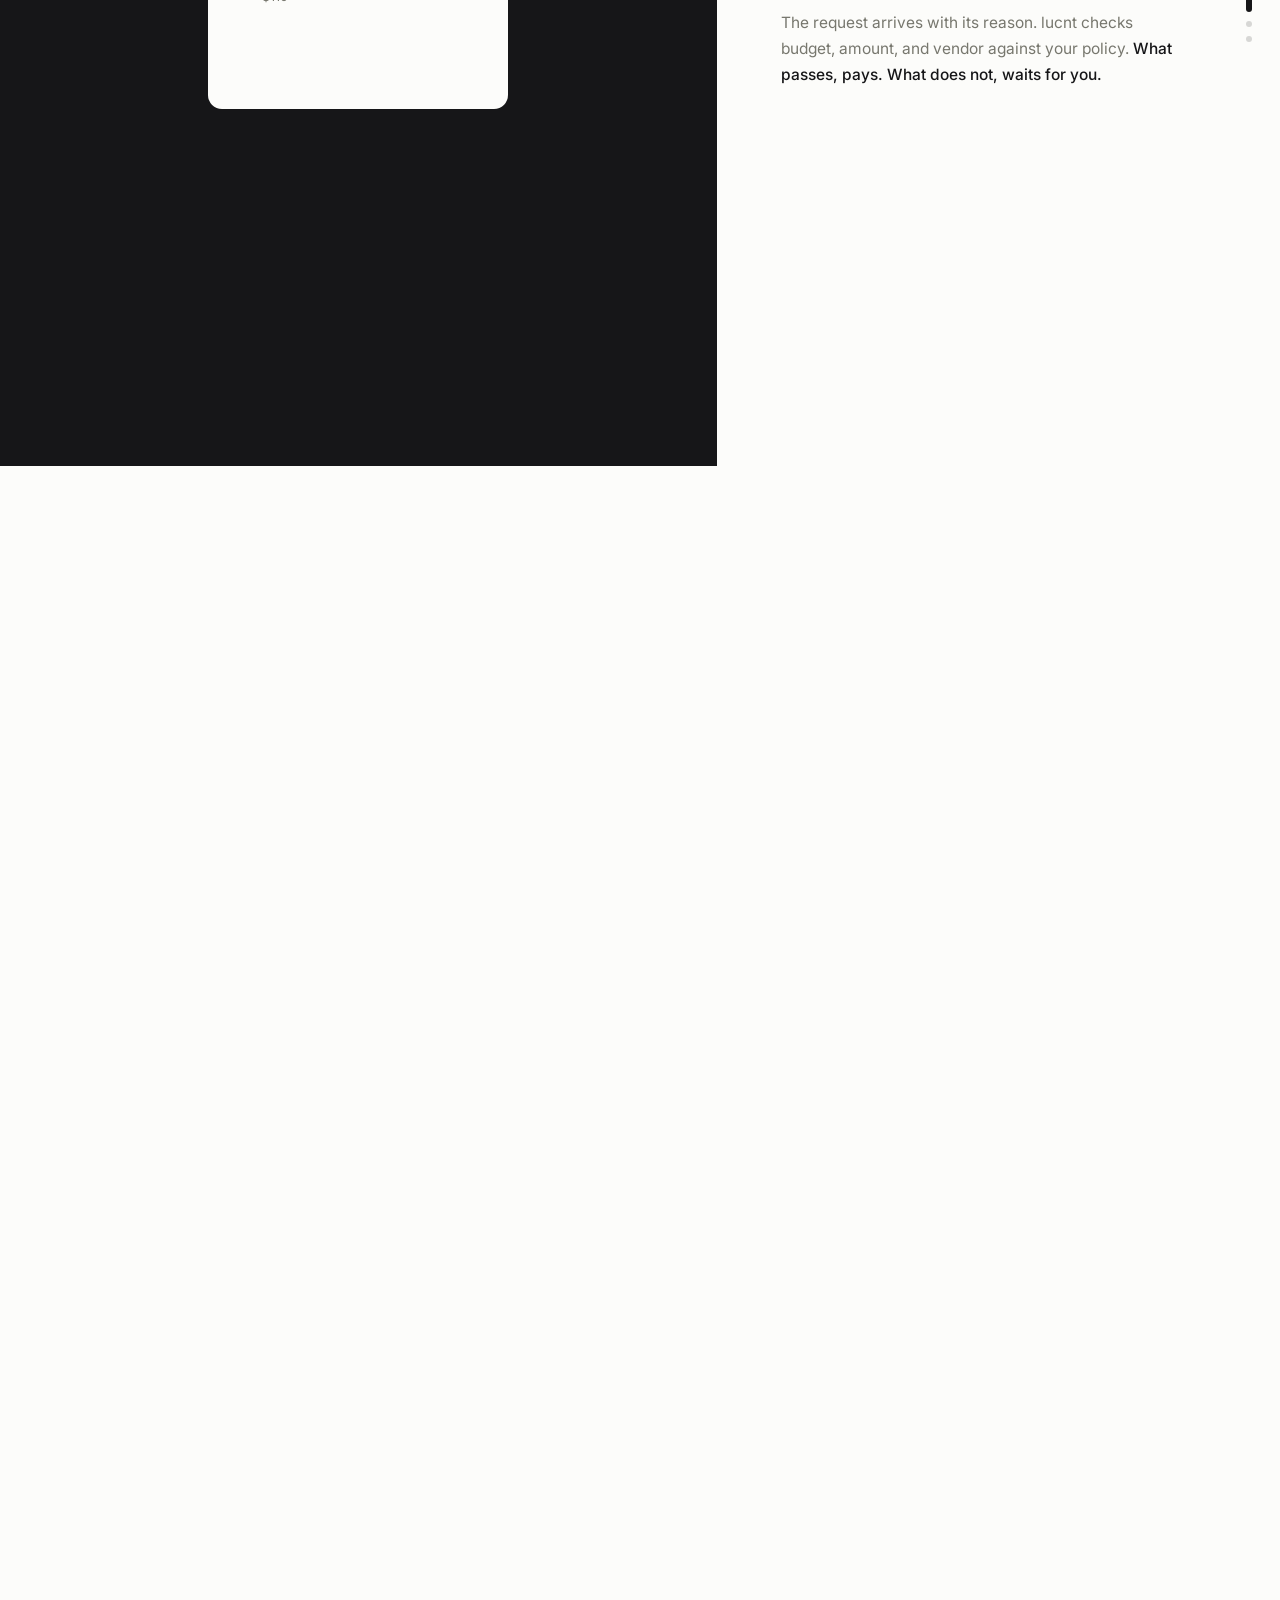
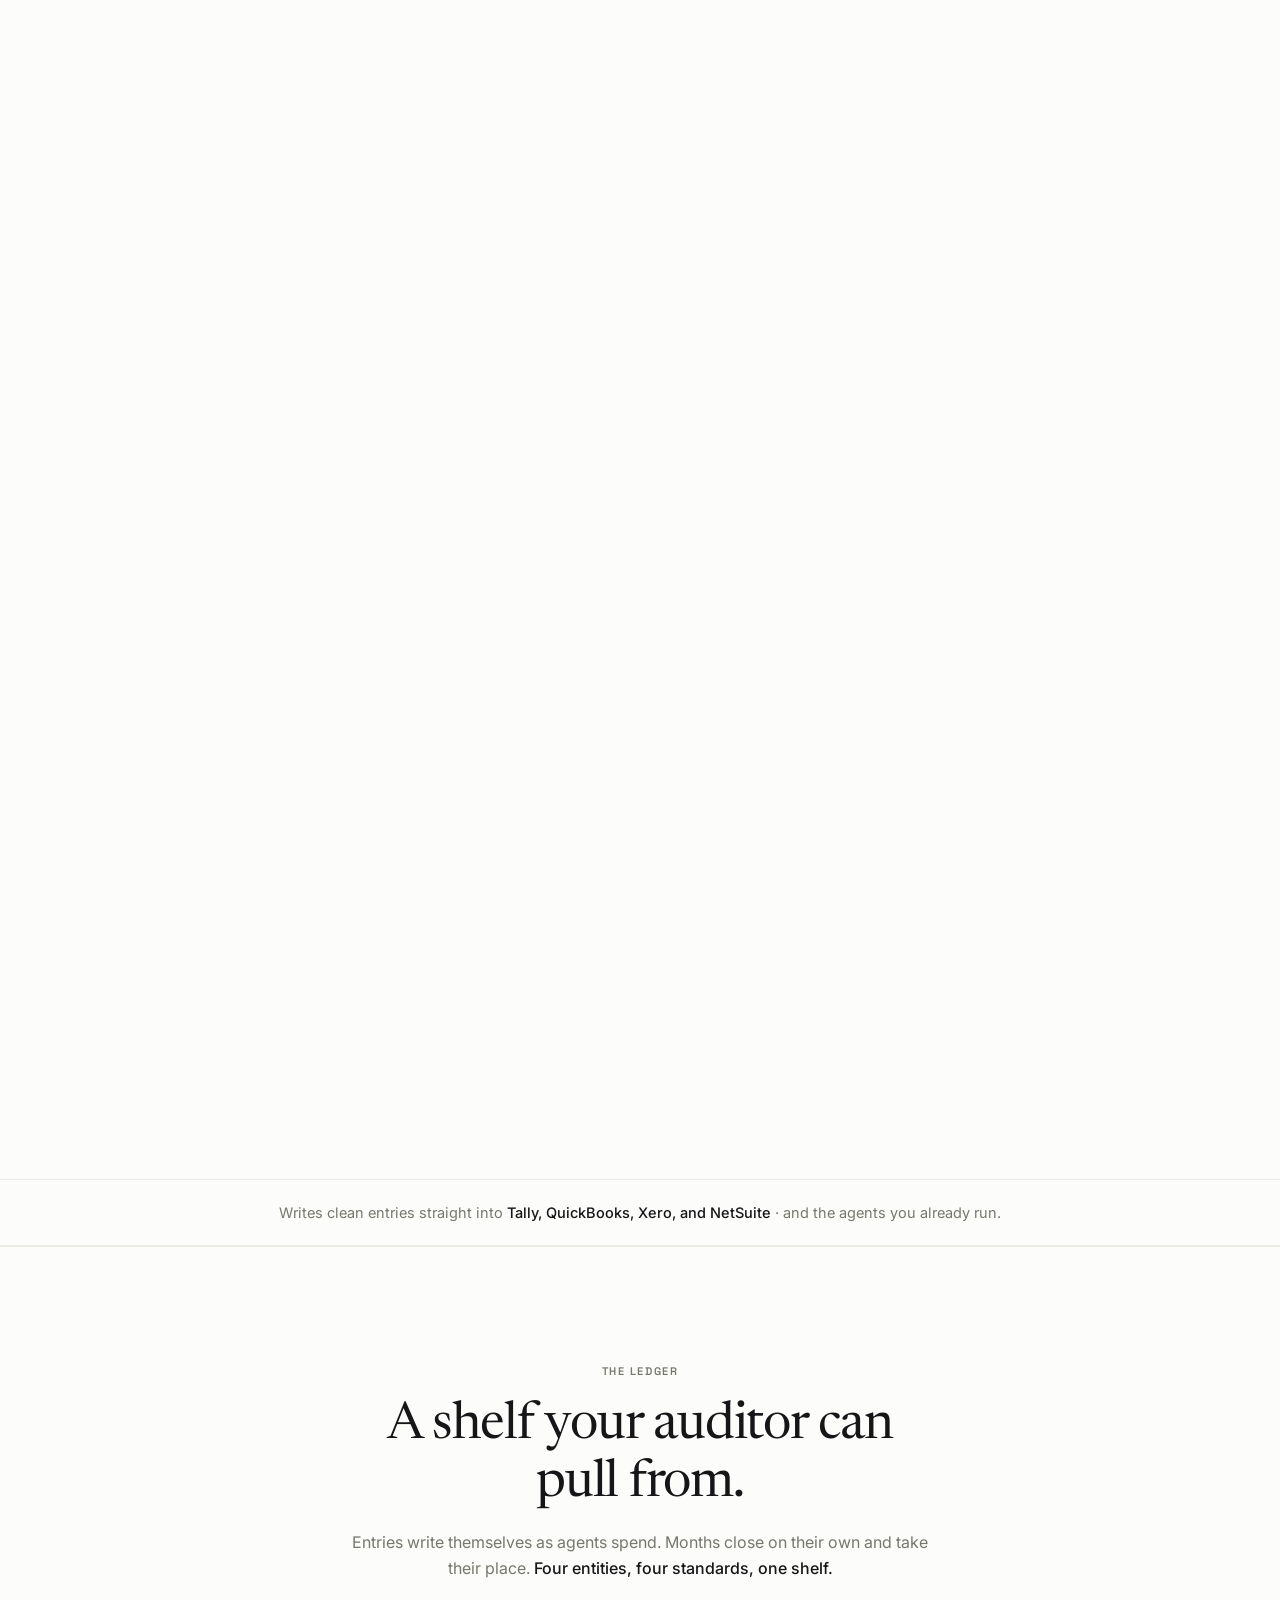
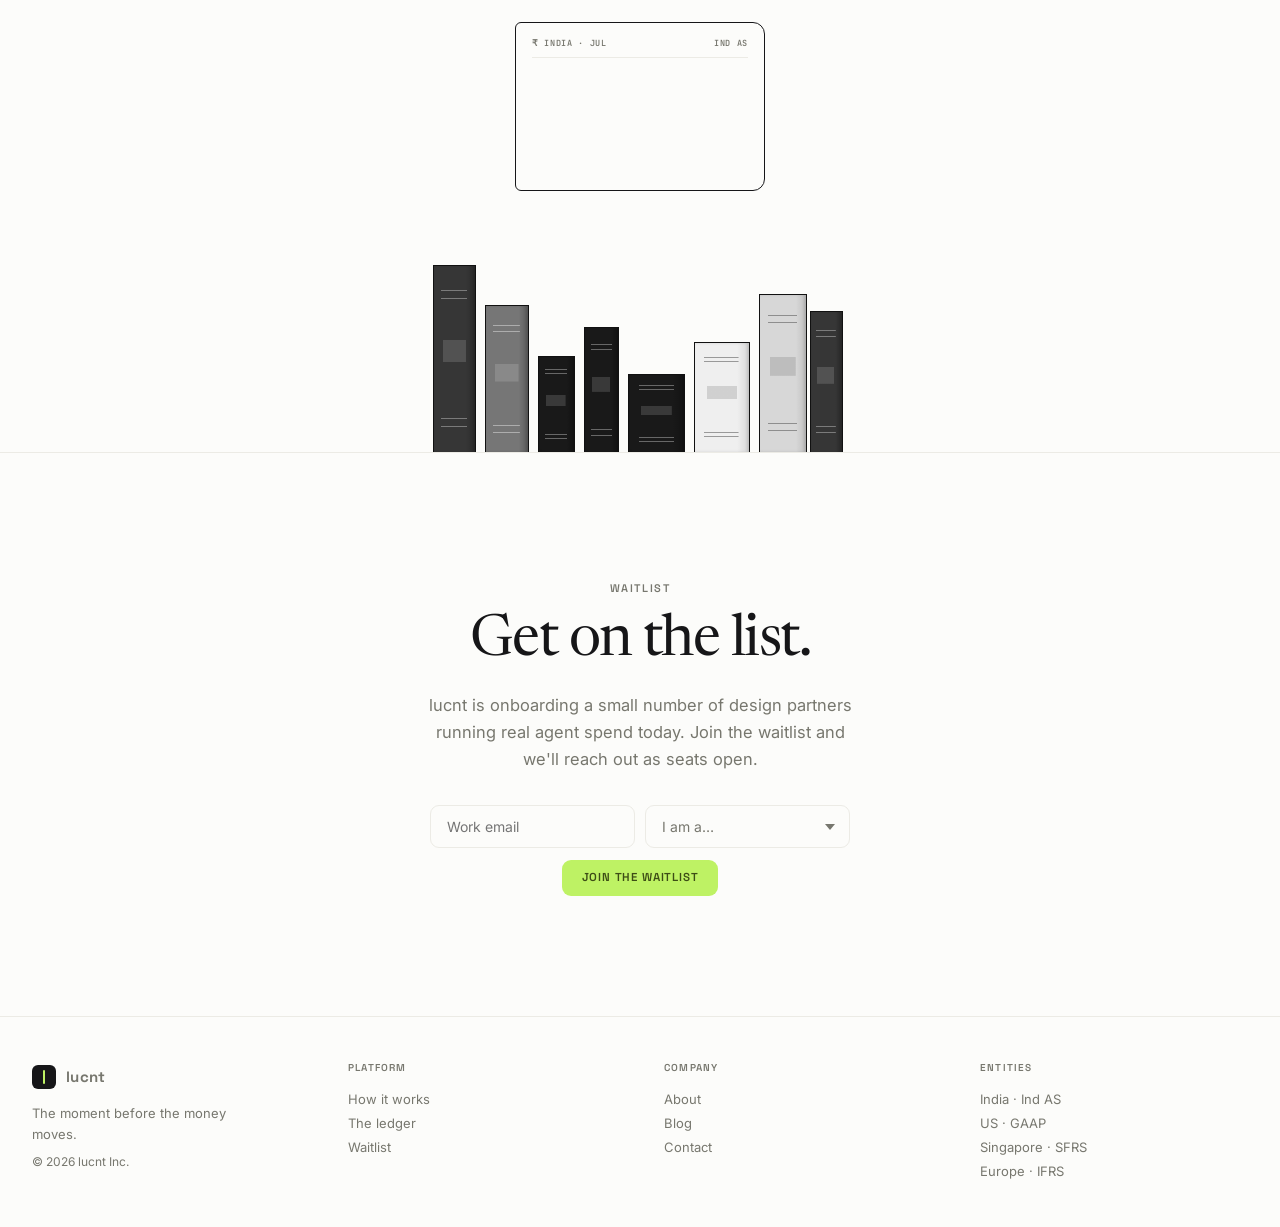
==== commit c501a533: "mdash removed" ====
--- a/index.html
+++ b/index.html
@@ -55,7 +55,7 @@
   <div class="platIntro">
     <span class="eyebrow rv">Platform</span>
     <h2 class="rv">How lucnt works</h2>
-    <p class="rv">Every agent purchase moves through the same three moments &mdash; checked, matched, remembered &mdash; before it ever touches your books.</p>
+    <p class="rv">Every agent purchase moves through the same three moments &dash; checked, matched, remembered &dash; before it ever touches your books.</p>
   </div>
   <div id="platSticky">
     <div class="platFull">
--- a/css/styles.css
+++ b/css/styles.css
@@ -57,6 +57,9 @@
 .rc-amt{font-size:14px;font-weight:600;fill:var(--ink)}
 .rc-line{fill:#E8E7E0}
 .rc-flag{font-size:9px;font-weight:700;fill:#A34848;letter-spacing:.09em}
+.rcpt.rain .rc-paper{filter:drop-shadow(0 1px 3px rgba(20,20,24,.09))}
+.rcpt.rain .rc-vendor{font-size:10px}
+.rcpt.rain .rc-amt{font-size:11px}
 /* ledger it becomes — the settled log, set large and legible */
 .wo{font-size:25px;fill:var(--ink)}
 .wo .tag{fill:var(--gray);font-weight:600}
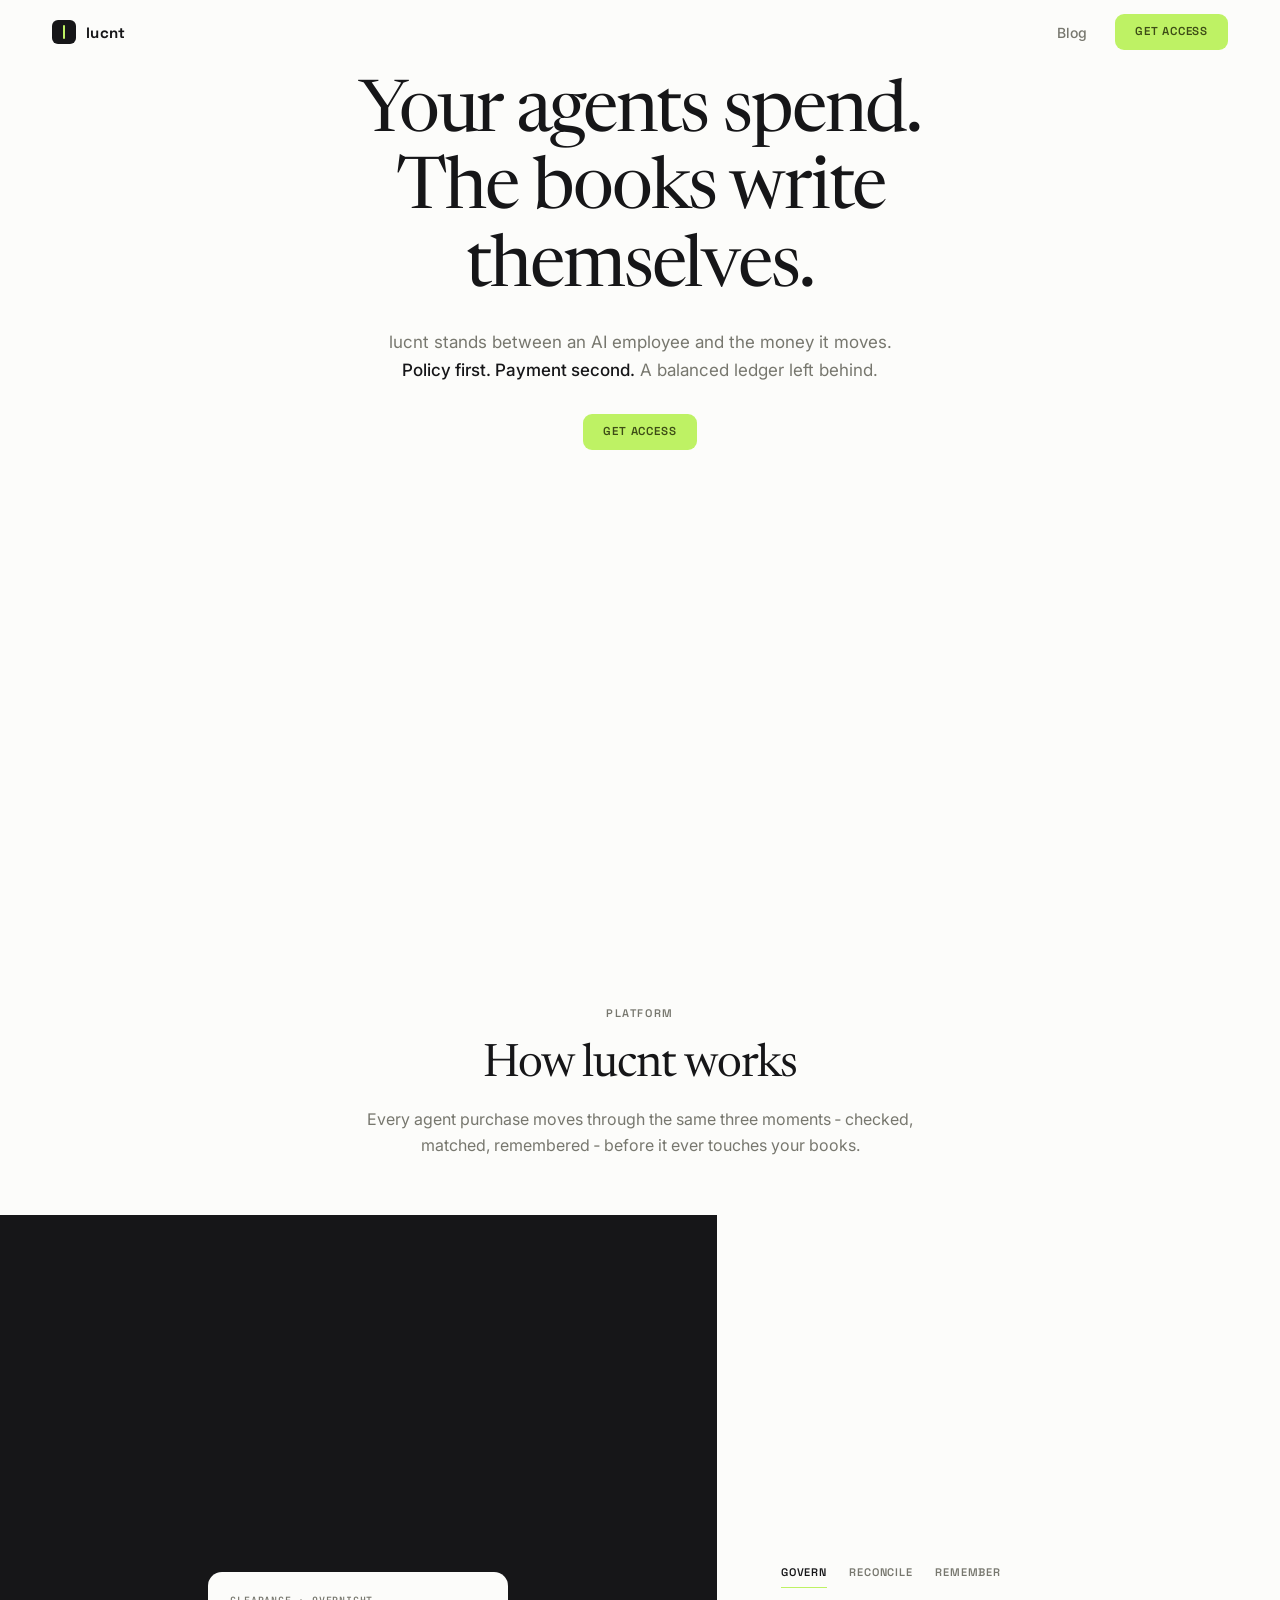
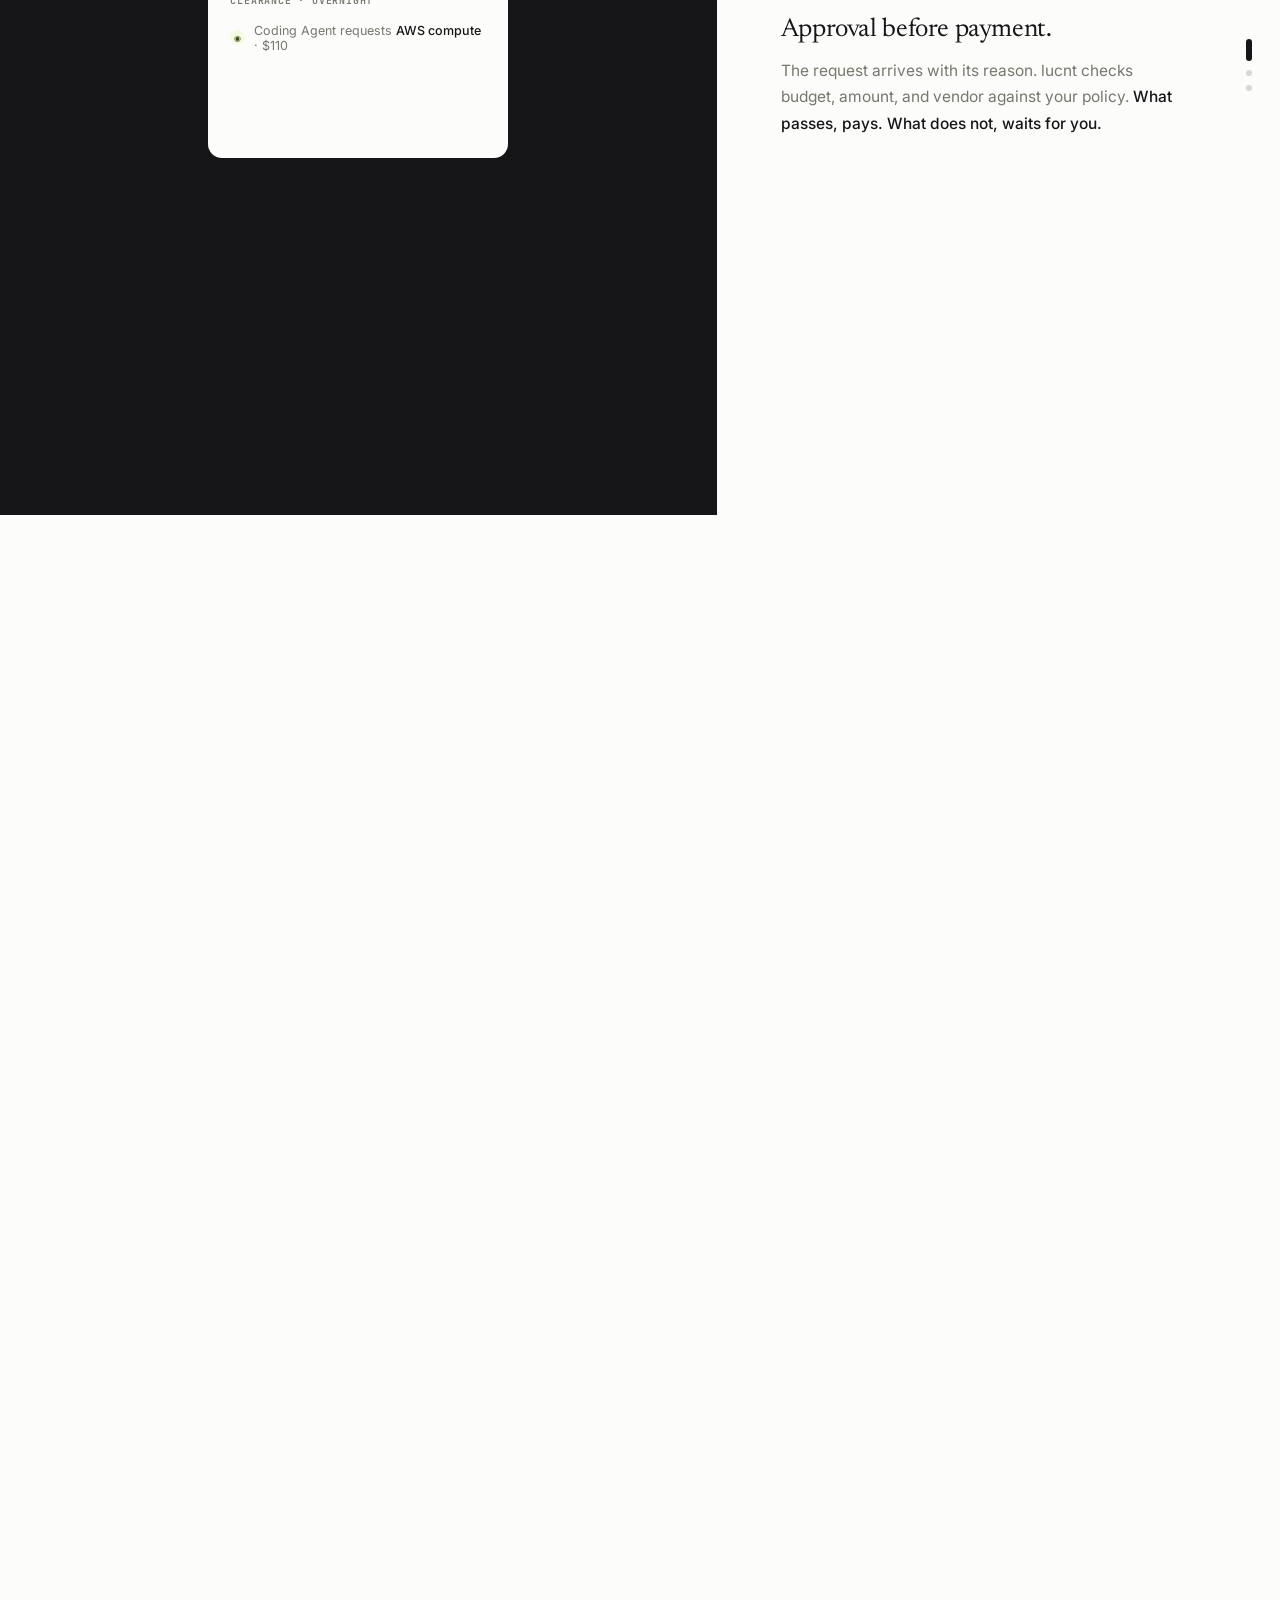
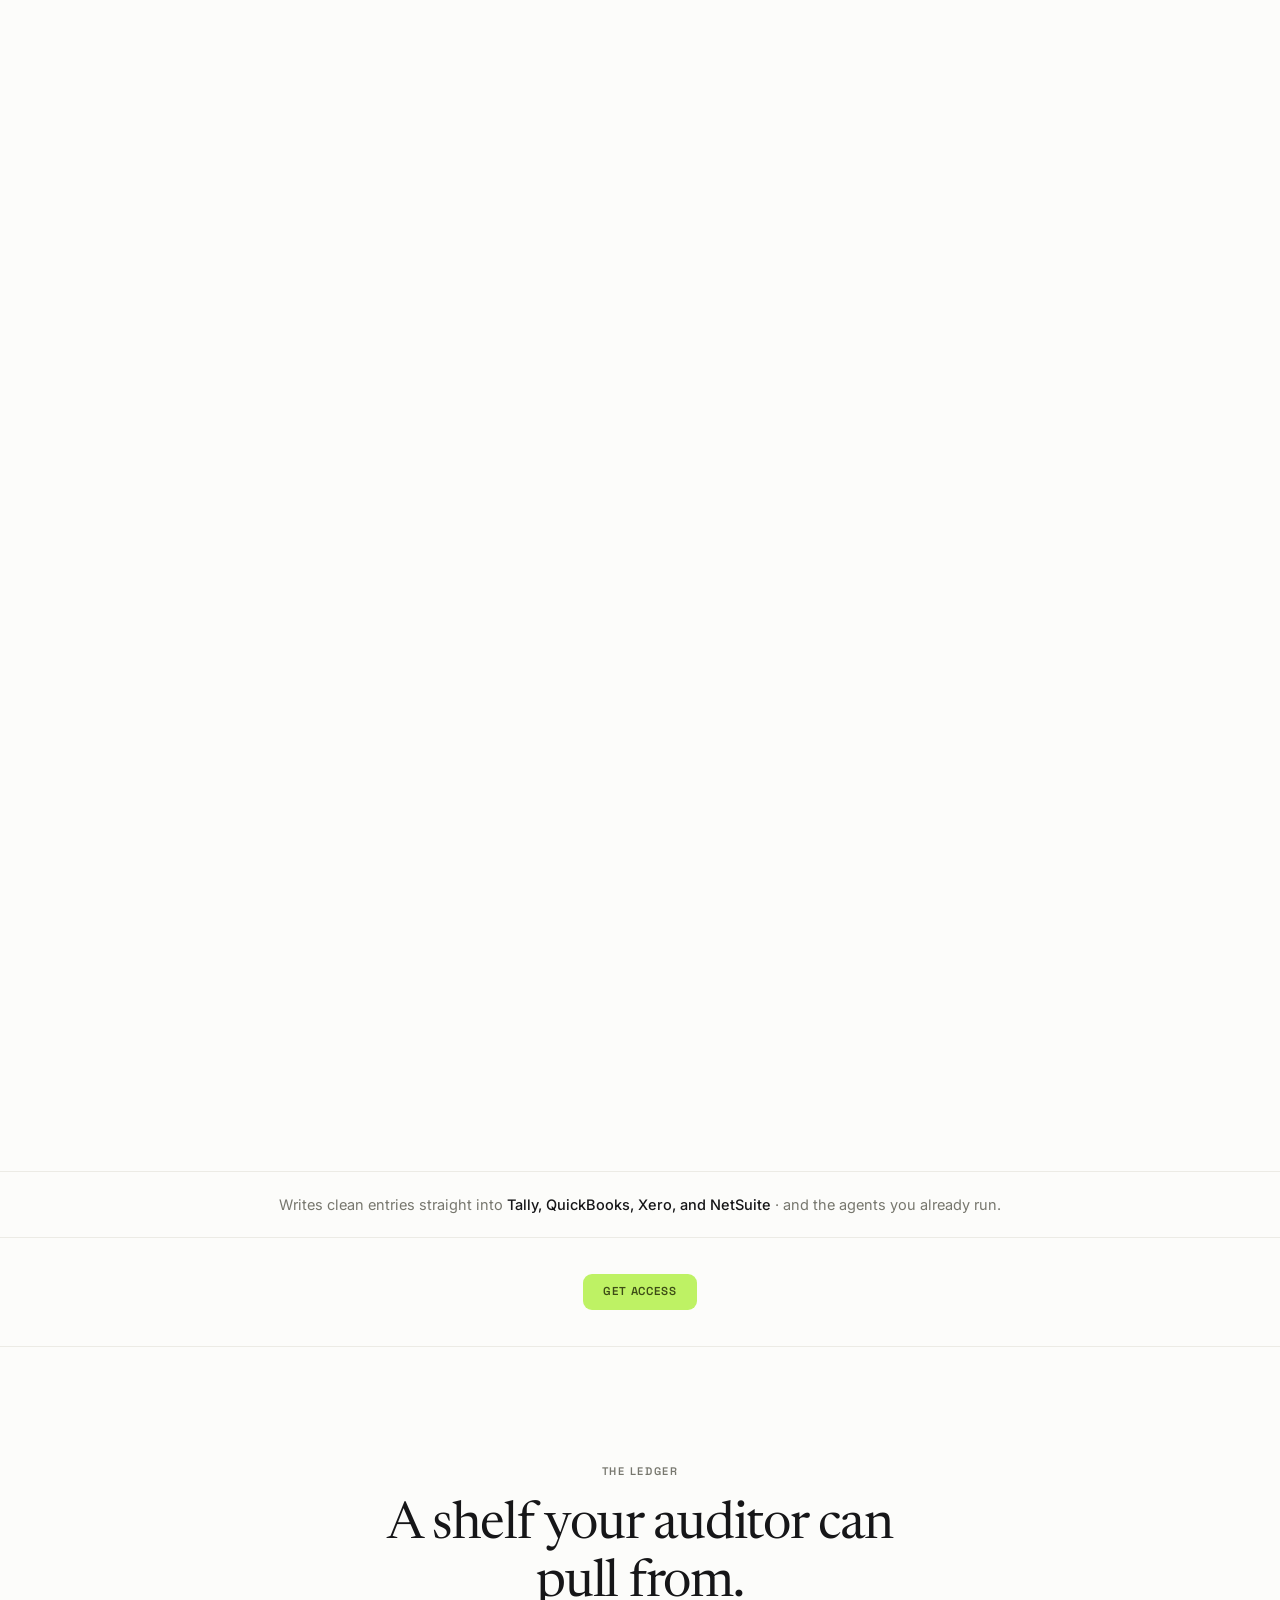
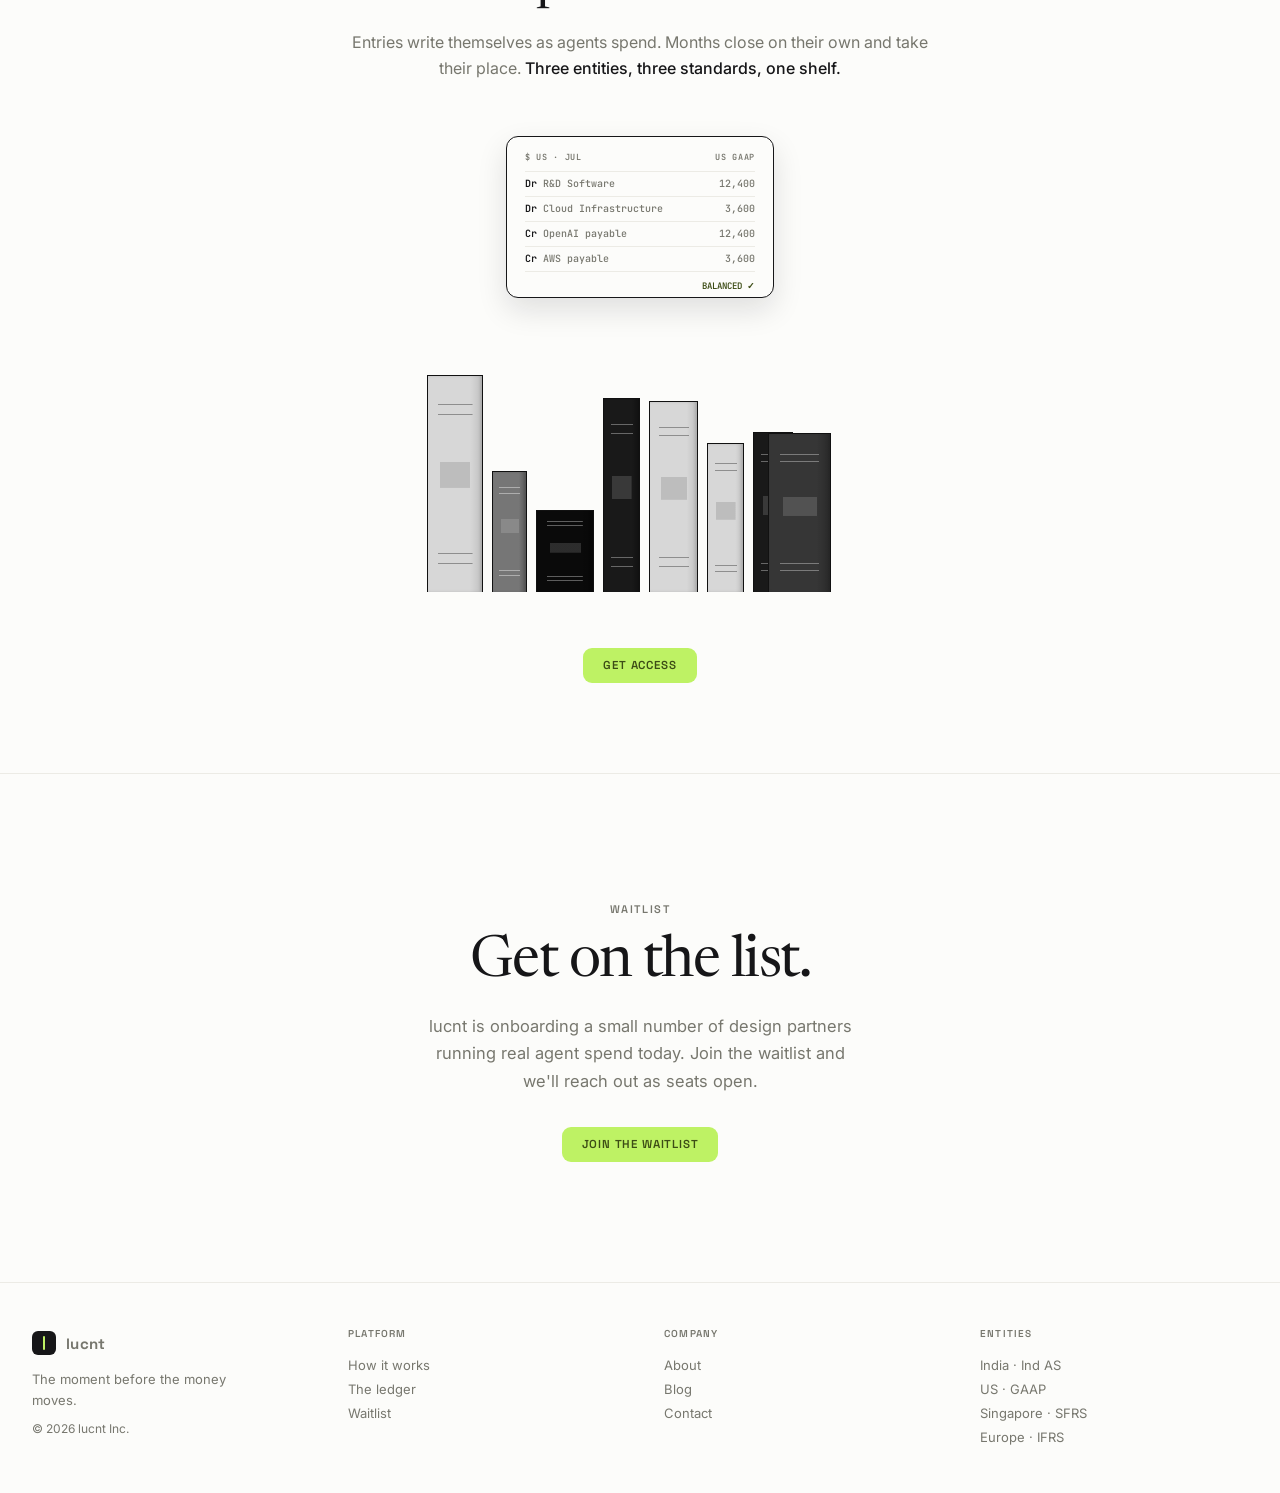
==== commit e753ae58: "form and buttons added" ====
--- a/index.html
+++ b/index.html
@@ -29,11 +29,7 @@
   <div class="heroCopy">
     <h1 class="rv">Your agents spend.<br>The books write themselves.</h1>
     <p class="sub rv">lucnt stands between an AI employee and the money it moves. <b>Policy first. Payment second.</b> A balanced ledger left behind.</p>
-    <form class="cap rv" data-cap>
-      <label class="sr-only" for="em1">Work email</label>
-      <input id="em1" type="email" required placeholder="Work email">
-      <button class="btn-lime" type="submit">Get access</button>
-    </form>
+    <a class="btn-lime cap rv" href="https://tally.so/r/RGl7Kp">Get access</a>
   </div>
 
   <!-- signature: a full-width tangle of agent spend combs itself out into a balanced ledger -->
@@ -136,24 +132,45 @@
   <p>Writes clean entries straight into <b>Tally, QuickBooks, Xero, and NetSuite</b> &middot; and the agents you already run.</p>
 </section>
 
+<div class="stripCta"><a class="btn-lime" href="https://tally.so/r/RGl7Kp">Get access</a></div>
+
 <!-- ===== BOOKS ===== -->
 <section id="books">
   <div class="head">
     <span class="eyebrow rv">The ledger</span>
     <h2 class="rv">A shelf your auditor can pull from.</h2>
-    <p class="lead rv">Entries write themselves as agents spend. Months close on their own and take their place. <b>Four entities, four standards, one shelf.</b></p>
+    <p class="lead rv">Entries write themselves as agents spend. Months close on their own and take their place. <b>Three entities, three standards, one shelf.</b></p>
   </div>
   <div class="ledgerStage" aria-hidden="true">
-    <div class="page" id="ledgerPage">
-      <div class="ph"><span>&#8377; INDIA &middot; JUL</span><span>IND AS</span></div>
-      <div class="je"><span><b>Dr</b> R&amp;D Software</span><span>15,299</span></div>
-      <div class="je"><span><b>Dr</b> Input IGST 18%</span><span>2,754</span></div>
-      <div class="je"><span><b>Cr</b> OpenAI payable</span><span>18,053</span></div>
-      <div class="je"><span><b>Cr</b> Output IGST RCM</span><span>2,754</span></div>
-      <div class="bal">BALANCED &#10003;</div>
+    <div class="ledgerCarousel" id="ledgerCarousel">
+      <div class="page">
+        <div class="ph"><span>$ US &middot; JUL</span><span>US GAAP</span></div>
+        <div class="je"><span><b>Dr</b> R&amp;D Software</span><span>12,400</span></div>
+        <div class="je"><span><b>Dr</b> Cloud Infrastructure</span><span>3,600</span></div>
+        <div class="je"><span><b>Cr</b> OpenAI payable</span><span>12,400</span></div>
+        <div class="je"><span><b>Cr</b> AWS payable</span><span>3,600</span></div>
+        <div class="bal">BALANCED &#10003;</div>
+      </div>
+      <div class="page">
+        <div class="ph"><span>S$ SINGAPORE &middot; JUL</span><span>SFRS</span></div>
+        <div class="je"><span><b>Dr</b> Software &middot; SaaS</span><span>8,900</span></div>
+        <div class="je"><span><b>Dr</b> Input GST 8%</span><span>712</span></div>
+        <div class="je"><span><b>Cr</b> Vendor payable</span><span>8,900</span></div>
+        <div class="je"><span><b>Cr</b> GST payable</span><span>712</span></div>
+        <div class="bal">BALANCED &#10003;</div>
+      </div>
+      <div class="page">
+        <div class="ph"><span>&#8377; INDIA &middot; JUL</span><span>IND AS</span></div>
+        <div class="je"><span><b>Dr</b> R&amp;D Software</span><span>15,299</span></div>
+        <div class="je"><span><b>Dr</b> Input IGST 18%</span><span>2,754</span></div>
+        <div class="je"><span><b>Cr</b> OpenAI payable</span><span>15,299</span></div>
+        <div class="je"><span><b>Cr</b> IGST payable &middot; RCM</span><span>2,754</span></div>
+        <div class="bal">BALANCED &#10003;</div>
+      </div>
     </div>
   </div>
   <div class="shelf" id="shelfBooks" aria-hidden="true"></div>
+  <div class="booksCta"><a class="btn-lime" href="https://tally.so/r/RGl7Kp">Get access</a></div>
 </section>
 
 <!-- ===== CTA ===== -->
@@ -162,26 +179,7 @@
   <h2>Get on the list.</h2>
   <p class="body">lucnt is onboarding a small number of design partners running real agent spend today. Join the waitlist and we'll reach out as seats open.</p>
 
-  <form class="wait" id="waitForm">
-    <div class="waitRow">
-      <label class="sr-only" for="wEmail">Work email</label>
-      <input id="wEmail" type="email" required placeholder="Work email">
-      <label class="sr-only" for="wRole">Your role</label>
-      <select id="wRole">
-        <option value="">I am a&hellip;</option>
-        <option>Founder</option>
-        <option>Finance / Ops</option>
-        <option>Engineer</option>
-        <option>Just curious</option>
-      </select>
-    </div>
-    <button class="btn-lime" type="submit">Join the waitlist</button>
-  </form>
-
-  <div class="waitDone" id="waitDone">
-    <span class="waitCheck">&#10003;</span>
-    <p><b>You're on the list.</b> We read every request personally and reach out as design-partner seats open.</p>
-  </div>
+  <a class="btn-lime wait" href="https://tally.so/r/RGl7Kp">Join the waitlist</a>
 </section>
 
 <footer><div class="in">
--- a/css/styles.css
+++ b/css/styles.css
@@ -39,11 +39,7 @@
 .heroCopy h1{font:400 clamp(40px,5.6vw,72px)/1.08 var(--serif);letter-spacing:-.03em;max-width:820px;margin:0 auto}
 .heroCopy .sub{font:400 17px/1.65 Inter;color:var(--gray);max-width:520px;margin:20px auto 0}
 .heroCopy .sub b{color:var(--ink);font-weight:500}
-.cap{display:flex;gap:10px;max-width:420px;margin:30px auto 0}
-.cap input{flex:1;min-width:0;border:1px solid var(--faint);border-radius:9px;padding:12px 16px;font:400 14px Inter;background:var(--paper);color:var(--ink);outline:none}
-.cap input::placeholder{color:var(--gray)}
-.cap input:focus{border-color:var(--gray)}
-.cap-done{display:inline-flex;align-items:center;font:400 14px Inter;color:var(--lime-ink);background:var(--limewash);padding:12px 18px;border-radius:9px}
+.cap{margin-top:30px}
 
 /* ===== HERO WEAVE: a full-width tangle of agent spend combs itself into a balanced ledger ===== */
 .weaveWrap{width:100%;aspect-ratio:128/47}
@@ -105,10 +101,11 @@
 #strip{border-top:1px solid var(--faint);border-bottom:1px solid var(--faint);padding:24px 32px;text-align:center}
 #strip p{font:400 14.5px Inter;color:var(--gray)}
 #strip b{color:var(--ink);font-weight:500}
+.stripCta{display:flex;justify-content:center;padding:36px 0}
 
 /* ===== PLATFORM: full-bleed split ===== */
-#plat{height:380vh;position:relative;background:var(--paper)}
-.platIntro{max-width:640px;margin:0 auto;padding:48px 22px 0;text-align:center}
+#plat{height:calc(100vh + 2520px);position:relative;background:var(--paper)}
+.platIntro{max-width:640px;margin:0 auto;padding:48px 22px 56px;text-align:center}
 .platIntro h2{font:400 clamp(30px,3.8vw,46px)/1.15 var(--serif);letter-spacing:-.024em;margin-top:14px}
 .platIntro p{margin-top:14px;font:400 16px/1.65 Inter;color:var(--gray)}
 #platSticky{position:sticky;top:0;height:100vh;overflow:hidden}
@@ -150,35 +147,29 @@
 .focalStamp.hide{display:none}
 
 /* ===== BOOKS IDENTITY ===== */
-#books{border-top:1px solid var(--faint);padding:110px 0 0;overflow:hidden}
+#books{border-top:1px solid var(--faint);padding:110px 0 90px;overflow:hidden}
+.booksCta{display:flex;justify-content:center;margin-top:56px}
 #books .head{text-align:center;max-width:640px;margin:0 auto 40px;padding:0 24px}
 #books h2{font:400 clamp(32px,4.2vw,52px)/1.12 var(--serif);letter-spacing:-.024em;margin-top:14px}
 #books .lead{margin-top:16px;font:400 16px/1.65 Inter;color:var(--gray)}
 #books .lead b{color:var(--ink);font-weight:500}
-.ledgerStage{position:relative;max-width:1160px;margin:30px auto 0;padding:0 32px;height:150px}
-.page{position:absolute;left:50%;top:0;transform:translateX(-50%);width:250px;background:var(--paper);border:1.5px solid var(--ink);border-radius:6px 12px 12px 6px;padding:14px 16px 12px;transition:transform .7s var(--soft),opacity .5s;transform-origin:left center}
+/* three entities revolve on a Y-axis carousel — USA, Singapore, India */
+.ledgerStage{position:relative;max-width:1160px;margin:30px auto 0;padding:0 32px;height:190px;perspective:1300px}
+.ledgerCarousel{position:absolute;left:50%;top:14px;width:268px;height:162px;transform:translateX(-50%) translateZ(-220px) rotateY(0deg);transform-style:preserve-3d;transition:transform .9s cubic-bezier(.62,.02,.2,1)}
+.page{position:absolute;inset:0;backface-visibility:hidden;background:var(--paper);border:1.5px solid var(--ink);border-radius:12px;padding:14px 18px 12px;box-shadow:0 12px 30px rgba(20,20,24,.12)}
+.ledgerCarousel .page:nth-child(1){transform:rotateY(0deg) translateZ(220px)}
+.ledgerCarousel .page:nth-child(2){transform:rotateY(120deg) translateZ(220px)}
+.ledgerCarousel .page:nth-child(3){transform:rotateY(240deg) translateZ(220px)}
 .page .ph{display:flex;justify-content:space-between;font:600 8.5px var(--mono);letter-spacing:.08em;color:var(--gray);text-transform:uppercase;padding-bottom:8px;border-bottom:1px solid var(--faint)}
-.page .je{display:flex;justify-content:space-between;font:500 10px var(--mono);color:var(--gray);padding:5.5px 0;border-bottom:1px solid var(--faint);opacity:0;transform:translateX(-6px);transition:all .4s var(--soft)}
+.page .je{display:flex;justify-content:space-between;font:500 10px var(--mono);color:var(--gray);padding:5.5px 0;border-bottom:1px solid var(--faint)}
 .page .je b{color:var(--ink);font-weight:600}
-.page.w1 .je:nth-of-type(2),.page.w2 .je:nth-of-type(3),.page.w3 .je:nth-of-type(4),.page.w4 .je:nth-of-type(5){opacity:1;transform:none}
-.page .bal{margin-top:8px;text-align:right;font:600 9px var(--mono);color:var(--lime-ink);opacity:0;transition:opacity .4s}
-.page.w4 .bal{opacity:1}
-.page.closing{transform:translateX(-50%) translateY(118px) perspective(700px) rotateY(-86deg);opacity:0}
+.page .bal{margin-top:8px;text-align:right;font:600 9px var(--mono);color:var(--lime-ink)}
 
 /* ===== CTA + FOOTER ===== */
 #cta{border-top:1px solid var(--faint);display:flex;flex-direction:column;align-items:center;justify-content:center;padding:130px 32px 120px;text-align:center}
 #cta h2{font:400 clamp(34px,4.6vw,58px)/1.1 var(--serif);letter-spacing:-.026em;max-width:760px;margin:16px auto 0}
 #cta .body{font:400 16.5px/1.65 Inter;color:var(--gray);max-width:440px;margin:18px auto 0}
-.wait{margin-top:32px;display:flex;flex-direction:column;align-items:center;width:100%;max-width:420px}
-.wait>button{margin-top:12px}
-.waitRow{display:flex;gap:10px;width:100%;flex-wrap:wrap}
-.waitRow input,.waitRow select{flex:1;min-width:150px;border:1px solid var(--faint);border-radius:9px;padding:12px 16px;font:400 14px Inter;background:var(--paper);color:var(--ink);outline:none}
-.waitRow select{color:var(--gray);appearance:none;background-image:url("data:image/svg+xml,%3Csvg xmlns='http://www.w3.org/2000/svg' width='10' height='6'%3E%3Cpath d='M0 0l5 6 5-6' fill='%2377776E'/%3E%3C/svg%3E");background-repeat:no-repeat;background-position:right 14px center}
-.waitRow input:focus,.waitRow select:focus{border-color:var(--gray)}
-.wait.hide,.waitDone{display:none}
-.waitDone.show{display:flex;align-items:center;gap:14px;margin-top:32px;max-width:440px;text-align:left;border-top:1px solid var(--faint);padding-top:22px}
-.waitCheck{flex-shrink:0;width:26px;height:26px;border-radius:50%;border:1.5px solid var(--lime-ink);color:var(--lime-ink);display:grid;place-items:center;font-size:12px;font-weight:600}
-.waitDone p{font:400 14.5px/1.6 Inter;color:var(--ink)}
+.wait{margin-top:32px}
 
 /* ===== SPA PAGE ROUTER ===== */
 .spaPage{display:none}
